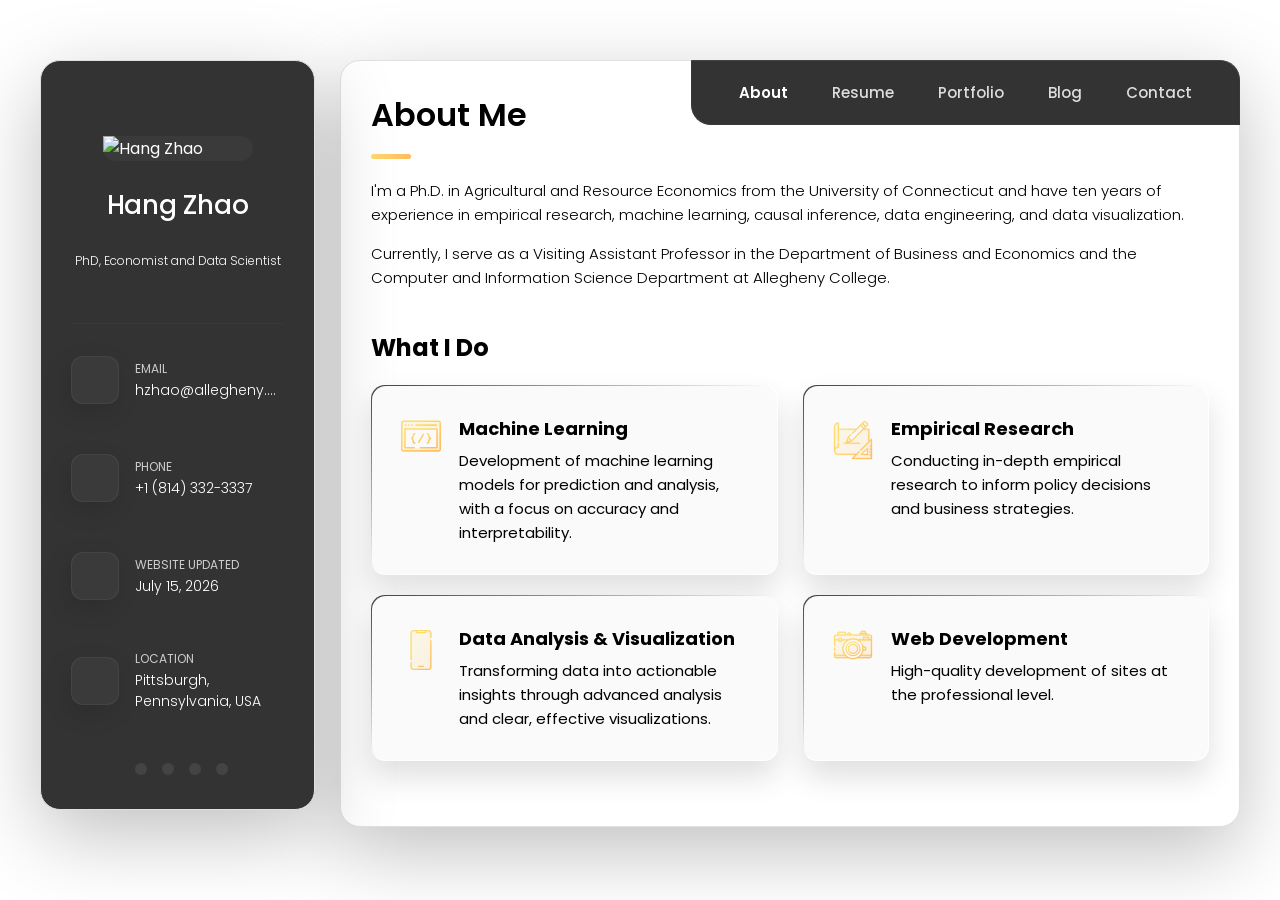
==== index.html @ 175157ab "add office hours" ====
<!DOCTYPE html>
<html lang="en">

<head>
  <meta charset="UTF-8">
  <meta http-equiv="X-UA-Compatible" content="IE=edge">
  <meta name="viewport" content="width=device-width, initial-scale=1.0">
  <title>Hang's Portfolio</title>

  <!--
    - favicon
  -->
  <link rel="shortcut icon" href="./assets/images/logo.ico" type="image/x-icon">

  <!--
    - custom css link
  -->
  <link rel="stylesheet" href="./assets/css/style.css">

  <!--
    - google font link
  -->
  <link rel="preconnect" href="https://fonts.googleapis.com">
  <link rel="preconnect" href="https://fonts.gstatic.com" crossorigin>
  <link href="https://fonts.googleapis.com/css2?family=Poppins:wght@300;400;500;600&display=swap" rel="stylesheet">
</head>

<body>

  <!--
    - #MAIN
  -->

  <main>

    <!--
      - #SIDEBAR
    -->

    <aside class="sidebar" data-sidebar>

      <div class="sidebar-info">

        <figure class="avatar-box">
          <img src="./assets/images/hangzhao.jpg" alt="Hang Zhao" width="80">
        </figure>

        <div class="info-content">
          <h1 class="name" title="Hang Zhao">Hang Zhao</h1>

          <p class="title">PhD, Economist and Data Scientist</p>
        </div>

        <button class="info_more-btn" data-sidebar-btn>
          <span>Show Contacts</span>

          <ion-icon name="chevron-down"></ion-icon>
        </button>

      </div>

      <div class="sidebar-info_more">

        <div class="separator"></div>

        <ul class="contacts-list">

          <li class="contact-item">

            <div class="icon-box">
              <ion-icon name="mail-outline"></ion-icon>
            </div>

            <div class="contact-info">
              <p class="contact-title">Email</p>

              <a href="mailto:hzhao@allegheny.edu" class="contact-link">hzhao@allegheny.edu</a>
            </div>

          </li>

          <li class="contact-item">

            <div class="icon-box">
              <ion-icon name="phone-portrait-outline"></ion-icon>
            </div>

            <div class="contact-info">
              <p class="contact-title">Phone</p>

              <a href="tel:+12133522795" class="contact-link">+1 (814) 332-3337</a>
            </div>

          </li>

          <li class="contact-item">

            <div class="icon-box">
              <ion-icon name="calendar-outline"></ion-icon>
            </div>

            <div class="contact-info">
              <p class="contact-title">Website Updated</p>

              <time datetime="2024-12-17">July 15, 2026</time>
            </div>

          </li>

          <li class="contact-item">

            <div class="icon-box">
              <ion-icon name="location-outline"></ion-icon>
            </div>

            <div class="contact-info">
              <p class="contact-title">Location</p>

              <address>Pittsburgh, Pennsylvania, USA</address>
            </div>

          </li>

        </ul>

        <div class="separator"></div>

        <ul class="social-list">

          <li class="social-item">
            <a href="https://www.linkedin.com/in/hangzhao001" class="social-link" target="_blank" rel="noopener noreferrer">
              <ion-icon name="logo-linkedin"></ion-icon>
            </a>
          </li>

          <li class="social-item">
            <a href="#" class="social-link">
              <ion-icon name="logo-facebook"></ion-icon>
            </a>
          </li>

          <li class="social-item">
            <a href="#" class="social-link">
              <ion-icon name="logo-twitter"></ion-icon>
            </a>
          </li>

          <li class="social-item">
            <a href="#" class="social-link">
              <ion-icon name="logo-instagram"></ion-icon>
            </a>
          </li>

        </ul>

      </div>

    </aside>





    <!--
      - #main-content
    -->

    <div class="main-content">

      <!--
        - #NAVBAR
      -->

      <nav class="navbar">

        <ul class="navbar-list">

          <li class="navbar-item">
            <button class="navbar-link  active" data-nav-link>About</button>
          </li>

          <li class="navbar-item">
            <button class="navbar-link" data-nav-link>Resume</button>
          </li>

          <li class="navbar-item">
            <button class="navbar-link" data-nav-link>Portfolio</button>
          </li>

          <li class="navbar-item">
            <button class="navbar-link" data-nav-link>Blog</button>
          </li>

          <li class="navbar-item">
            <button class="navbar-link" data-nav-link>Contact</button>
          </li>

        </ul>

      </nav>





      <!--
        - #ABOUT
      -->

      <article class="about  active" data-page="about">

        <header>
          <h2 class="h2 article-title">About me</h2>
        </header>

        <section class="about-text">
            <p>
                I'm a Ph.D. in Agricultural and Resource Economics from the University of Connecticut and 
                have ten years of experience in empirical research, machine learning, causal inference, data engineering, and data visualization.  
              </p>
              <p>Currently, I serve as a Visiting Assistant Professor in the Department of Business and Economics and the Computer and Information Science Department at Allegheny College.   
              </p>
        </section>


        <!--
          - service
        -->
        <section class="service">
            <h3 class="h3 service-title">What I Do</h3>
            <ul class="service-list">
  
              <li class="service-item">
                <div class="service-icon-box">
                  <img src="./assets/images/icon-dev.svg" alt="Web development icon" width="40">
                </div>
                <div class="service-content-box">
                  <h4 class="h4 service-item-title">Machine Learning</h4>
                  <p class="service-item-text">
                    Development of machine learning models for prediction and analysis, with a focus on accuracy and interpretability.
                  </p>
                </div>
              </li>

              <li class="service-item">
                <div class="service-icon-box">
                  <img src="./assets/images/icon-design.svg" alt="Research icon" width="40">
                </div>
                <div class="service-content-box">
                  <h4 class="h4 service-item-title">Empirical Research</h4>
                  <p class="service-item-text">
                    Conducting in-depth empirical research to inform policy decisions and business strategies.
                  </p>
                </div>
              </li>
  
              <li class="service-item">
                <div class="service-icon-box">
                  <img src="./assets/images/icon-app.svg" alt="Data analysis icon" width="40">
                </div>
                <div class="service-content-box">
                  <h4 class="h4 service-item-title">Data Analysis & Visualization</h4>
                  <p class="service-item-text">
                    Transforming data into actionable insights through advanced analysis and clear, effective visualizations.
                  </p>
                </div>
              </li>
  
              <li class="service-item">

                <div class="service-icon-box">
                  <img src="./assets/images/icon-photo.svg" alt="Web development icon" width="40">
                </div>
  
                <div class="service-content-box">
                  <h4 class="h4 service-item-title">Web development</h4>
  
                  <p class="service-item-text">
                    High-quality development of sites at the professional level.
                  </p>
                </div>
  
              </li>
  
            </ul>
          </section>

        <!--
          - testimonials
        -->
<!-- 
        <section class="testimonials">

          <h3 class="h3 testimonials-title">Testimonials</h3>

          <ul class="testimonials-list has-scrollbar">

            <li class="testimonials-item">
              <div class="content-card" data-testimonials-item>

                <figure class="testimonials-avatar-box">
                  <img src="./assets/images/avatar-1.png" alt="Daniel lewis" width="60" data-testimonials-avatar>
                </figure>

                <h4 class="h4 testimonials-item-title" data-testimonials-title>Daniel lewis</h4>

                <div class="testimonials-text" data-testimonials-text>
                  <p>
                    Richard was hired to create a corporate identity. We were very pleased with the work done. She has a
                    lot of experience
                    and is very concerned about the needs of client. Lorem ipsum dolor sit amet, ullamcous cididt
                    consectetur adipiscing
                    elit, seds do et eiusmod tempor incididunt ut laborels dolore magnarels alia.
                  </p>
                </div>

              </div>
            </li>

            <li class="testimonials-item">
              <div class="content-card" data-testimonials-item>

                <figure class="testimonials-avatar-box">
                  <img src="./assets/images/avatar-2.png" alt="Jessica miller" width="60" data-testimonials-avatar>
                </figure>

                <h4 class="h4 testimonials-item-title" data-testimonials-title>Jessica miller</h4>

                <div class="testimonials-text" data-testimonials-text>
                  <p>
                    Richard was hired to create a corporate identity. We were very pleased with the work done. She has a
                    lot of experience
                    and is very concerned about the needs of client. Lorem ipsum dolor sit amet, ullamcous cididt
                    consectetur adipiscing
                    elit, seds do et eiusmod tempor incididunt ut laborels dolore magnarels alia.
                  </p>
                </div>

              </div>
            </li>

            <li class="testimonials-item">
              <div class="content-card" data-testimonials-item>

                <figure class="testimonials-avatar-box">
                  <img src="./assets/images/avatar-3.png" alt="Emily evans" width="60" data-testimonials-avatar>
                </figure>

                <h4 class="h4 testimonials-item-title" data-testimonials-title>Emily evans</h4>

                <div class="testimonials-text" data-testimonials-text>
                  <p>
                    Richard was hired to create a corporate identity. We were very pleased with the work done. She has a
                    lot of experience
                    and is very concerned about the needs of client. Lorem ipsum dolor sit amet, ullamcous cididt
                    consectetur adipiscing
                    elit, seds do et eiusmod tempor incididunt ut laborels dolore magnarels alia.
                  </p>
                </div>

              </div>
            </li>

            <li class="testimonials-item">
              <div class="content-card" data-testimonials-item>

                <figure class="testimonials-avatar-box">
                  <img src="./assets/images/avatar-4.png" alt="Henry william" width="60" data-testimonials-avatar>
                </figure>

                <h4 class="h4 testimonials-item-title" data-testimonials-title>Henry william</h4>

                <div class="testimonials-text" data-testimonials-text>
                  <p>
                    Richard was hired to create a corporate identity. We were very pleased with the work done. She has a
                    lot of experience
                    and is very concerned about the needs of client. Lorem ipsum dolor sit amet, ullamcous cididt
                    consectetur adipiscing
                    elit, seds do et eiusmod tempor incididunt ut laborels dolore magnarels alia.
                  </p>
                </div>

              </div>
            </li>

          </ul>

        </section> -->


        <!--
          - testimonials modal
        -->

        <div class="modal-container" data-modal-container>

          <div class="overlay" data-overlay></div>

          <section class="testimonials-modal">

            <button class="modal-close-btn" data-modal-close-btn>
              <ion-icon name="close-outline"></ion-icon>
            </button>

            <div class="modal-img-wrapper">
              <figure class="modal-avatar-box">
                <img src="./assets/images/avatar-1.png" alt="Daniel lewis" width="80" data-modal-img>
              </figure>

              <img src="./assets/images/icon-quote.svg" alt="quote icon">
            </div>

            <div class="modal-content">

              <h4 class="h3 modal-title" data-modal-title>Daniel lewis</h4>

              <time datetime="2021-06-14">14 June, 2021</time>

              <div data-modal-text>
                <p>
                  Richard was hired to create a corporate identity. We were very pleased with the work done. She has a
                  lot of experience
                  and is very concerned about the needs of client. Lorem ipsum dolor sit amet, ullamcous cididt
                  consectetur adipiscing
                  elit, seds do et eiusmod tempor incididunt ut laborels dolore magnarels alia.
                </p>
              </div>

            </div>

          </section>

        </div>

      </article>





      <!--
        - #RESUME
      -->

      <article class="resume" data-page="resume">

        <header>
          <h2 class="h2 article-title">Resume</h2>
        </header>

        <section class="timeline">

          <div class="title-wrapper">
            <div class="icon-box">
              <ion-icon name="book-outline"></ion-icon>
            </div>

            <h3 class="h3">Education</h3>
          </div>

          <ol class="timeline-list">
            <li class="timeline-item">
              <h4 class="h4 timeline-item-title">University of Connecticut</h4>
              <span>Sep. 2019 — July 2023</span>
              <p class="timeline-text">Ph.D., Agricultural and Resource Economics</p>
            </li>
            <li class="timeline-item">
              <h4 class="h4 timeline-item-title">Boston University</h4>
              <span>Sep. 2014 — May 2016</span>
              <p class="timeline-text">Master of Science, Actuarial Science</p>
            </li>
            <li class="timeline-item">
              <h4 class="h4 timeline-item-title">University of Colorado</h4>
              <span>Sep. 2010 — May 2014</span>
              <p class="timeline-text">Bachelor of Arts, Economics Major, Math Minor</p>
            </li>
          </ol>
        </section>

        <section class="timeline">
          <div class="title-wrapper">
            <div class="icon-box">
              <ion-icon name="briefcase-outline"></ion-icon>
            </div>
            <h3 class="h3">Academic Positions</h3>
          </div>

          <ol class="timeline-list">
            <li class="timeline-item">
              <h4 class="h4 timeline-item-title">Visiting Assistant Professor</h4>
              <!-- <h5 class="h5 timeline-item-title">Department of Computer and Information Science</h5>          
              <h5 class="h5 timeline-item-title">Department of Business and Economics</h5>
              <h5 class="h5 timeline-item-title">Institutional Effectiveness</h5> -->
              <span>2023 — Present</span>
              <p class="timeline-text">Department of Business and Economics</p>
              <p class="timeline-text">Department of Computer and Information Science</p>
              <p class="timeline-text">Institutional Effectiveness</p>
              <p class="timeline-text">Allegheny College, Meadville, PA</p>
            </li>
            <li class="timeline-item">
              <h4 class="h4 timeline-item-title">Graduate Research Assistant</h4>
              <span>2019 — 2023</span>
              <p class="timeline-text">Department of Agricultural and Resource Economics, University of Connecticut, Storrs, CT</p>
            </li>
            <li class="timeline-item"></li>
              <h4 class="h4 timeline-item-title">Teaching Fellow</h4>
              <span>2015 — 2016</span>
              <p class="timeline-text">Department of Mathematics and Statistics, Boston University, Boston, MA</p>
            </li>            
        </section>

        <section class="skill">

          <h3 class="h3 skills-title">My skills</h3>

          <ul class="skills-list content-card">

            <li class="skills-item">

              <div class="title-wrapper">
                <h5 class="h5">Python</h5>
                <data value="80">80%</data>
              </div>

              <div class="skill-progress-bg">
                <div class="skill-progress-fill" style="width: 80%;"></div>
              </div>

            </li>

            <li class="skills-item">

              <div class="title-wrapper">
                <h5 class="h5">Web Development</h5>
                <data value="50">50%</data>
              </div>

              <div class="skill-progress-bg">
                <div class="skill-progress-fill" style="width: 50%;"></div>
              </div>

            </li>

            <li class="skills-item">

              <div class="title-wrapper">
                <h5 class="h5">Machine Learning Techniques</h5>
                <data value="90">90%</data>
              </div>

              <div class="skill-progress-bg">
                <div class="skill-progress-fill" style="width: 90%;"></div>
              </div>

            </li>

            <li class="skills-item">

              <div class="title-wrapper">
                <h5 class="h5">Causal Inference Methods</h5>
                <data value="90">90%</data>
              </div>

              <div class="skill-progress-bg">
                <div class="skill-progress-fill" style="width: 90%;"></div>
              </div>

            </li>

          </ul>

        </section>

      </article>

        <!--
        - #Research PORTFOLIO
        -->

        <article class="portfolio" data-page="portfolio">

            <header>
            <h2 class="h2 article-title">Portfolio</h2>
            </header>
        
            <section class="projects">
        
            <ul class="filter-list">
        
                <li class="filter-item">
                <button class="active" data-filter-btn>All</button>
                </li>
        
                <li class="filter-item">
                <button data-filter-btn>Research</button>
                </li>
        
                <li class="filter-item">
                <button data-filter-btn>Teaching</button>
                </li>
        
                <li class="filter-item">
                <button data-filter-btn>Applications</button>
                </li>
        
            </ul>
        
            <div class="filter-select-box">
        
                <button class="filter-select" data-select>
        
                <div class="select-value" data-selecct-value>Select category</div>
        
                <div class="select-icon">
                    <ion-icon name="chevron-down"></ion-icon>
                </div>
        
                </button>
        
                <ul class="select-list">
        
                <li class="select-item">
                    <button data-select-item>All</button>
                </li>
        
                <li class="select-item">
                    <button data-select-item>Research</button>
                </li>
        
                <li class="select-item">
                    <button data-select-item>Teaching</button>
                </li>
        
                <li class="select-item">
                    <button data-select-item>Applications</button>
                </li>
        
                </ul>
        
            </div>
        
            <ul class="project-list">
        
                <!-- Research Section -->
                <li class="project-item active" data-filter-item data-category="research">
                <a href="#">
                    <figure class="project-img">
                    <div class="project-item-icon-box">
                        <ion-icon name="eye-outline"></ion-icon>
                    </div>
                    <img src="./assets/images/research-1.jpg" alt="Food Security and Health Outcomes" loading="lazy">
                    </figure>
                    <h3 class="project-title">Peer-Reviewed Publications</h3>
                    <p class="project-category">
                    • Zhao H, Andreyeva T, Sun X. Food Security and Health Outcomes following Gray Divorce. Nutrients. 2024 Feb 24;16(5):633.<br>
                    </p>
                </a>
                </li>

                <li class="project-item active" data-filter-item data-category="research">
                    <a href="#">
                        <figure class="project-img">
                        <div class="project-item-icon-box">
                            <ion-icon name="eye-outline"></ion-icon>
                        </div>
                        <img src="./assets/images/research-5.jpg" alt="Food Security and Health Outcomes" loading="lazy">
                        </figure>
                        <h3 class="project-title">Peer-Reviewed Publications</h3>
                        <p class="project-category">
                        • Zhao H, Andreyeva T. Diet Quality and Health in Older Americans. Nutrients. 2022 Mar 11;14(6):1198.
                        </p>
                    </a>
                </li>
        
                <li class="project-item active" data-filter-item data-category="research">
                <a href="#">
                    <figure class="project-img">
                    <div class="project-item-icon-box">
                        <ion-icon name="eye-outline"></ion-icon>
                    </div>
                    <img src="./assets/images/research-oxycontin.png" alt="Papers Under Review" loading="lazy">
                    </figure>
        
                    <h3 class="project-title">Papers Under Review or In Preparation</h3>
                    <p class="project-category">
                    • Zhao H., Sun X., “OxyContin Reformulation and Drug Related Arrests Rate/Property-Related Crimes.”<br>
                    </p>
                </a>
                </li>

                <li class="project-item active" data-filter-item data-category="research">
                  <a href="#">
                      <figure class="project-img">
                      <div class="project-item-icon-box">
                          <ion-icon name="eye-outline"></ion-icon>
                      </div>
                      <img src="./assets/images/research-abl.png" alt="Papers Under Review" loading="lazy">
                      </figure>
          
                      <h3 class="project-title">Papers Under Review or In Preparation</h3>
                      <p class="project-category">
                      • Sun, X., Zhao H. “The Impact of Anti-Bullying Laws on Children's Behavioral Skills.”<br>
                      </p>
                  </a>
                </li>

                <li class="project-item active" data-filter-item data-category="research">
                  <a href="#">
                      <figure class="project-img">
                      <div class="project-item-icon-box">
                          <ion-icon name="eye-outline"></ion-icon>
                      </div>
                      <img src="./assets/images/research-2.png" alt="Papers Under Review" loading="lazy">
                      </figure>
          
                      <h3 class="project-title">Papers Under Review or In Preparation</h3>
                      <p class="project-category">
                      • Zhao H., “Predictive Analytics in Education: An Analysis of Machine Learning Techniques for Student Retention Management in Liberal Arts Colleges in the Age of AI.”<br>
                      </p>
                  </a>
                  </li>                

                  <li class="project-item active" data-filter-item data-category="research">
                    <a href="#">
                        <figure class="project-img">
                        <div class="project-item-icon-box">
                            <ion-icon name="eye-outline"></ion-icon>
                        </div>
                        <img src="./assets/images/research-2.png" alt="Papers Under Review" loading="lazy">
                        </figure>
            
                        <h3 class="project-title">Papers Under Review or In Preparation</h3>
                        <p class="project-category">
                        • Zhao H., “Comprehensive Analysis of Peer Institutions via Unsupervised Learning: A Case Study of Allegheny College”<br>
                        </p>
                    </a>
                    </li>

                  <li class="project-item active" data-filter-item data-category="research">
                    <a href="#">
                        <figure class="project-img">
                        <div class="project-item-icon-box">
                            <ion-icon name="eye-outline"></ion-icon>
                        </div>
                        <img src="./assets/images/research-working.png" alt="Papers Under Review" loading="lazy">
                        </figure>
            
                        <h3 class="project-title">Papers Under Review or In Preparation</h3>
                        <p class="project-category">
                        • Zhao H., “Generative AI and Academic Performance: Early Evidence from the Adoption of ChatGPT in Higher Education.”<br>
                        </p>
                    </a>
                  </li>

                <li class="project-item active" data-filter-item data-category="research">
                <a href="#">
                    <figure class="project-img">
                    <div class="project-item-icon-box">
                        <ion-icon name="eye-outline"></ion-icon>
                    </div>
                    <img src="./assets/images/research-3.jpg" alt="Media Coverage" loading="lazy">
                    </figure>
        
                    <h3 class="project-title">Media Coverage</h3>
                    <p class="project-category">
                    • Gray Divorce Puts Women at Greater Risk of Food Insecurity, UConn Today, June 2024.<br>
                    </p>
                    <p class="project-category">
                    <a href="https://today.uconn.edu/2024/06/gray-divorce-puts-women-at-greater-risk-of-food-insecurity/" target="_blank">Read more</a>
                    </p>
                </a>
                </li>              

                <li class="project-item active" data-filter-item data-category="research">
                <a href="#">
                    <figure class="project-img">
                    <div class="project-item-icon-box">
                        <ion-icon name="eye-outline"></ion-icon>
                    </div>
                    <img src="./assets/images/research-4.jpg" alt="Research Grants Experience" loading="lazy">
                    </figure>
        
                    <h3 class="project-title">Research Grants Experience</h3>
                    <p class="project-category">
                    USDA, National Institute of Food and Agriculture (NIFA), Storrs Agricultural Experiment Station. Predictors and Consequences of Food Insecurity among Older Americans. 10/01/2019-09/30/2022. Principal Investigator: Tatiana Andreyeva. $60,000. Role: Graduate Assistant.
                    </p>
                </a>
                </li>
        
                <!-- Teaching Section -->
                <li class="project-item active" data-filter-item data-category="teaching">
                  <figure class="project-img">
                    <div class="project-item-icon-box">
                      <ion-icon name="eye-outline"></ion-icon>
                    </div>
                    <img src="./assets/images/teaching-1.jpg" alt="Document Engineering" loading="lazy">
                  </figure>
                  <h3 class="project-title">Document Engineering</h3>
                  <p class="project-category">
                    <a href="https://github.com/allegheny-college-cmpsc-104-Fall-2024/classDocs" target="_blank" rel="noopener noreferrer">
                      Syllabus
                    </a>
                  </p>

                </li>
        
                <li class="project-item active" data-filter-item data-category="teaching">
                  <figure class="project-img">
                    <div class="project-item-icon-box">
                      <ion-icon name="eye-outline"></ion-icon>
                    </div>
                    <img src="./assets/images/teaching-2.jpg" alt="Precalculus" loading="lazy">
                  </figure>
                  <h3 class="project-title">Precalculus</h3>
                  <p class="project-category">
                    <a href="https://drive.google.com/file/d/1KhwE2rWIis2XzSNQFuXo6yQNxv-99x3F/view?usp=sharing" target="_blank" rel="noopener noreferrer">
                      Syllabus
                    </a>
                  </p>
                </li>
        
                <li class="project-item active" data-filter-item data-category="teaching">
                  <figure class="project-img">
                    <div class="project-item-icon-box">
                      <ion-icon name="eye-outline"></ion-icon>
                    </div>
                    <img src="./assets/images/teaching-3.jpg" alt="Economic Statistics" loading="lazy">
                  </figure>
                  <h3 class="project-title">Economic Statistics</h3>
                  <p class="project-category">
                    <a href="https://drive.google.com/file/d/1NsiCtGR-JJ2Vra3q_qrleomF8jqxtcfX/view?usp=sharing" target="_blank" rel="noopener noreferrer">
                      Syllabus
                    </a>
                  </p>
                </li>

                <li class="project-item active" data-filter-item data-category="teaching">
                  <figure class="project-img">
                    <div class="project-item-icon-box">
                      <ion-icon name="eye-outline"></ion-icon>
                    </div>
                    <img src="./assets/images/teaching-micro.png" alt="Introduction to Microeconomics" loading="lazy">
                  </figure>
                  <h3 class="project-title">Introduction to Microeconomics</h3>
                  <p class="project-category">
                    <a href="https://drive.google.com/file/d/1e7uk1dBNtqPPxxhf9JRje82NmsdlAxd5/view?usp=sharing" target="_blank" rel="noopener noreferrer">
                      Syllabus
                    </a>
                  </p>
                </li>

                <li class="project-item active" data-filter-item data-category="teaching">
                  <figure class="project-img">
                    <div class="project-item-icon-box">
                      <ion-icon name="eye-outline"></ion-icon>
                    </div>
                    <img src="./assets/images/teaching-discreteS.png" alt="Discrete Structures" loading="lazy">
                  </figure>
                  <h3 class="project-title">Discrete Structures</h3>
                  <p class="project-category">
                    <a href="https://github.com/allegheny-college-cmpsc-102-spring-2026/classDocs" target="_blank" rel="noopener noreferrer">
                      Syllabus
                    </a>
                  </p>
                </li>                

                <li class="project-item active" data-filter-item data-category="teaching">
                  <figure class="project-img">
                    <div class="project-item-icon-box">
                      <ion-icon name="eye-outline"></ion-icon>
                    </div>
                    <img src="./assets/images/teaching-datae.png" alt="Data Exploration" loading="lazy">
                  </figure>
                  <h3 class="project-title">Data Exploration</h3>
                  <p class="project-category">
                    <a href="https://github.com/allegheny-college-cmpsc-105-spring-2026/classDocs" target="_blank" rel="noopener noreferrer">
                      Syllabus
                    </a>
                  </p>
                </li>

                <!-- Applications Section -->
                <li class="project-item active" data-filter-item data-category="applications">
                <a href="#">
                    <figure class="project-img">
                    <div class="project-item-icon-box">
                        <ion-icon name="eye-outline"></ion-icon>
                    </div>
                    <img src="./assets/images/app-ml.png" alt="Retention Prediction App" loading="lazy">
                    </figure>
        
                    <h3 class="project-title">Retention Prediction App</h3>
                    <p class="project-category">Machine Learning Model</p>
                </a>
                </li>
        
                <li class="project-item active" data-filter-item data-category="applications">
                <a href="#">
                    <figure class="project-img">
                    <div class="project-item-icon-box">
                        <ion-icon name="eye-outline"></ion-icon>
                    </div>
                    <img src="./assets/images/app-2.jpg" alt="Peer Institutions" loading="lazy">
                    </figure>
        
                    <h3 class="project-title">Peer Institutions</h3>
                    <p class="project-category">Unsupervised ML Model</p>
                </a>
                </li>
        
                <li class="project-item active" data-filter-item data-category="applications">
                <a href="#">
                    <figure class="project-img">
                    <div class="project-item-icon-box">
                        <ion-icon name="eye-outline"></ion-icon>
                    </div>
                    <img src="./assets/images/app-3.jpg" alt="Content-Based Recommendation System" loading="lazy">
                    </figure>
        
                    <h3 class="project-title">Content-Based Recommendation System</h3>
                    <p class="project-category">Application</p>
                </a>
                </li>
        
            </ul>
        
            </section>
        
        </article>

      <!--
        - #BLOG
      -->

      <article class="blog" data-page="blog">

        <header>
          <h2 class="h2 article-title">Blog</h2>
        </header>

        <section class="blog-posts">

          <ul class="blog-posts-list">

            <!-- Research Code Showcase -->
            <li class="blog-post-item">
                <a href="./blog/stata-demo.html">

                    <figure class="blog-banner-box">
                        <img
                        src="./assets/images/stata.png"
                        alt="Research Code Showcase"
                        loading="lazy">
                    </figure>

                    <div class="blog-content">

                        <div class="blog-meta">

                            <p class="blog-category">
                                Research Methods
                            </p>

                            <span class="dot"></span>

                            <time datetime="2026">
                                Stata
                            </time>

                        </div>

                        <h3 class="h3 blog-item-title">
                            Research Code Showcase
                        </h3>

                        <p class="blog-text">
                            Difference-in-Differences, Propensity Score Matching,
                            and Event Study examples in Stata.
                        </p>

                    </div>

                </a>
            </li>

            <!-- Python ML Demo -->
            <li class="blog-post-item">
            <a href="./blog/python-ml-demo.html">
            <figure class="blog-banner-box">
            <img
            src="./assets/images/retention.png"
            alt="Python and Machine Learning"
            loading="lazy">
            </figure>

            <div class="blog-content">
            <div class="blog-meta">
            <p class="blog-category">
            Machine Learning
            </p>
            <span class="dot"></span>
            <time datetime="2026-07-18">
            July 2026
            </time>
            </div>

            <h3 class="h3 blog-item-title">
            Python & Machine Learning for Student Retention
            </h3>

            <p class="blog-text">
            A demonstration of predictive analytics workflows
            including feature engineering, student retention
            prediction, machine learning models, and model
            interpretability using Python.
            </p>
            </div>
            </a>
            </li>

            <!-- Stata Cheatsheet -->
            <li class="blog-post-item">

              <a href="./blog/stata-cheatsheets.html">

                <figure class="blog-banner-box">
                  <img
                    src="./assets/images/statacheatsheet.png"
                    alt="Stata Cheat Sheets"
                    loading="lazy">
                </figure>

                <div class="blog-content">

                  <div class="blog-meta">
                    <p class="blog-category">
                      Teaching Resources
                    </p>

                    <span class="dot"></span>

                    <time datetime="2026-07-18">
                      July 2026
                    </time>
                  </div>

                  <h3 class="h3 blog-item-title">
                    Stata Cheat Sheets
                  </h3>

                  <p class="blog-text">
                    A collection of Stata quick-reference guides covering
                    data analysis, programming, data processing, data
                    transformation, and visualization techniques for
                    students and researchers.
                  </p>

                </div>

              </a>

            </li>

            <!-- Team Quigley -->
            <li class="blog-post-item">
              <a href="./blog/team-quigley.html">
                <figure class="blog-banner-box">
                  <img
                    src="./assets/images/quigley.jpeg"
                    alt="Team Quigley at Allegheny College"
                    loading="lazy">
                </figure>
                <div class="blog-content">
                  <div class="blog-meta">
                    <p class="blog-category">Allegheny College</p>
                    <span class="dot"></span>
                    <time datetime="2025">2025</time>
                  </div>
                  <h3 class="h3 blog-item-title">Team Quigley</h3>
                  <p class="blog-text">
                    Photo added in 2025.
                  </p>
                </div>
              </a>
            </li>

            <li class="blog-post-item">
              <a href="#">

                <figure class="blog-banner-box">
                  <img src="./assets/images/alden_ver.jpg" alt="Team Allegheny CIS" loading="lazy">
                </figure>

                <div class="blog-content">

                  <div class="blog-meta">
                    <p class="blog-category">Allegheny College</p>

                    <span class="dot"></span>

                    <time datetime="2022-02-23">CIS</time>
                  </div>

                  <h3 class="h3 blog-item-title">Team Alden</h3>

                </div>

              </a>
            </li>

            <li class="blog-post-item"></li>
              <a href="#">

                <figure class="blog-banner-box">
                  <img src="./assets/images/blog-1.jpg" alt="2024 Blue & Gold Weekend" loading="lazy">
                </figure>

                <div class="blog-content">

                  <div class="blog-meta">
                    <p class="blog-category">Event</p>

                    <span class="dot"></span>

                    <time datetime="2022-02-23">Sep. 20, 2024</time>
                  </div>

                  <h3 class="h3 blog-item-title">2024 Blue & Gold Weekend</h3>

                  <p class="blog-text">
                    Allegheny’s Blue & Gold Weekend.
                  </p>

                </div>

              </a>
            </li>

        </section>

      </article>





      <!--
        - #CONTACT
      -->

      <article class="contact" data-page="contact">

        <header>
          <h2 class="h2 article-title">Location</h2>
        </header>

        <!-- Contact Info -->
        <section class="contacts-list">

          <div class="contact-item">
            <div class="icon-box">
              <ion-icon name="mail-outline"></ion-icon>
            </div>

            <div class="contact-info">
              <p class="contact-title">Email</p>
              <a href="mailto:hzhao@allegheny.edu" class="contact-link">
                hzhao@allegheny.edu
              </a>
            </div>
          </div>

          <div class="contact-item">
            <div class="icon-box">
              <ion-icon name="business-outline"></ion-icon>
            </div>

            <div class="contact-info">
              <p class="contact-title">Office</p>
              <address>
                Allegheny College, Quigley-208<br>
              </address>
            </div>
          </div>

            <!-- Office Hours -->
          <div class="contact-item">
            <div class="icon-box">
              <ion-icon name="time-outline"></ion-icon>
            </div>
            <div class="contact-info">
              <p class="contact-title">Office Hours</p>
              <a href="https://calendar.app.google/PD6Ku9PSCZ716K5D7"
                class="contact-link"
                target="_blank"
                rel="noopener noreferrer">
                Schedule an Appointment
              </a>
            </div>
          </div>

        </section>

        <section class="mapbox" data-mapbox>
          <figure>
            <iframe
            src="https://www.google.com/maps/embed?pb=!1m18!1m12!1m3!1d3024.273570505156!2d-80.15232088459457!3d41.64144317924168!2m3!1f0!2f0!3f0!3m2!1i1024!2i768!4f13.1!3m3!1m2!1s0x883343b0d57e4b67%3A0x47d69b2bfa4a5659!2sMeadville%2C%20PA%2C%20USA!5e0!3m2!1sen!2sbd!4v1692813528286!5m2!1sen!2sbd"
            width="400" height="300" loading="lazy">
            </iframe>
        </section>

        <!-- <section class="contact-form">

          <h3 class="h3 form-title">Contact Form</h3>

          <form action="#" class="form" data-form>

            <div class="input-wrapper">
              <input type="text" name="fullname" class="form-input" placeholder="Full name" required data-form-input>

              <input type="email" name="email" class="form-input" placeholder="Email address" required data-form-input>
            </div>

            <textarea name="message" class="form-input" placeholder="Your Message" required data-form-input></textarea>

            <button class="form-btn" type="submit" disabled data-form-btn>
              <ion-icon name="paper-plane"></ion-icon>
              <span>Send Message</span>
            </button>

          </form>

        </section> -->

      </article>

    </div>

  </main>






  <!--
    - custom js link
  -->
  <script src="./assets/js/script.js"></script>

  <!--
    - ionicon link
  -->
  <script type="module" src="https://unpkg.com/ionicons@5.5.2/dist/ionicons/ionicons.esm.js"></script>
  <script nomodule src="https://unpkg.com/ionicons@5.5.2/dist/ionicons/ionicons.js"></script>

</body>

</html>
---- assets/css/style.css ----
/*-----------------------------------*\
  #style.css
\*-----------------------------------*/

/*-----------------------------------*\
  #CUSTOM PROPERTY
\*-----------------------------------*/

:root {

  /**
   * colors
   */

  /* gradient */

  --bg-gradient-onyx: linear-gradient(
    to bottom right, 
    hsl(240, 1%, 25%) 3%, 
    hsl(0, 0%, 19%) 97%
  );
  --bg-gradient-jet: linear-gradient(
    to bottom right, 
    hsla(240, 1%, 18%, 0.251) 0%, 
    hsla(240, 2%, 11%, 0) 100%
  ), hsl(240, 2%, 13%);
  --bg-gradient-yellow-1: linear-gradient(
    to bottom right, 
    hsl(45, 100%, 71%) 0%, 
    hsla(36, 100%, 69%, 0) 50%
  );
  --bg-gradient-yellow-2: linear-gradient(
    135deg, 
    hsla(45, 100%, 71%, 0.251) 0%, 
    hsla(35, 100%, 68%, 0) 59.86%
  ), hsl(240, 2%, 13%);
  --border-gradient-onyx: linear-gradient(
    to bottom right, 
    hsl(0, 0%, 25%) 0%, 
    hsla(0, 0%, 25%, 0) 50%
  );
  --text-gradient-yellow: linear-gradient(
    to right, 
    hsl(45, 100%, 72%), 
    hsl(35, 100%, 68%)
  );

  /* solid */

  --jet: hsl(0, 0%, 22%);
  --onyx: hsl(240, 1%, 17%);
  --eerie-black-1: hsl(240, 2%, 13%);
  --eerie-black-2: hsl(240, 2%, 12%);
  --smoky-black: hsl(0, 0%, 7%);
  --white-1: hsl(0, 0%, 100%);
  --white-2: hsl(0, 0%, 98%);
  --orange-yellow-crayola: hsl(45, 100%, 72%);
  --vegas-gold: hsl(45, 54%, 58%);
  --light-gray: hsl(0, 0%, 84%);
  --light-gray-70: hsla(0, 0%, 84%, 0.7);
  --bittersweet-shimmer: hsl(0, 43%, 51%);

  /**
   * typography
   */

  /* font-family */
  --ff-poppins: 'Poppins', sans-serif;

  /* font-size */
  --fs-1: 24px;
  --fs-2: 18px;
  --fs-3: 17px;
  --fs-4: 16px;
  --fs-5: 15px;
  --fs-6: 14px;
  --fs-7: 13px;
  --fs-8: 11px;

  /* font-weight */
  --fw-300: 300;
  --fw-400: 400;
  --fw-500: 500;
  --fw-600: 600;

  /**
   * shadow
   */
  
  --shadow-1: -4px 8px 24px hsla(0, 0%, 0%, 0.25);
  --shadow-2: 0 16px 30px hsla(0, 0%, 0%, 0.25);
  --shadow-3: 0 16px 40px hsla(0, 0%, 0%, 0.25);
  --shadow-4: 0 25px 50px hsla(0, 0%, 0%, 0.15);
  --shadow-5: 0 24px 80px hsla(0, 0%, 0%, 0.25);

  /**
   * transition
   */

  --transition-1: 0.25s ease;
  --transition-2: 0.5s ease-in-out;

}





/*-----------------------------------*\
  #RESET
\*-----------------------------------*/

*, *::before, *::after {
  margin: 0;
  padding: 0;
  box-sizing: border-box;
}

a { text-decoration: none; }

li { list-style: none; }

img, ion-icon, a, button, time, span { display: block; }

button {
  font: inherit;
  background: none;
  border: none;
  text-align: left;
  cursor: pointer;
}

input, textarea {
  display: block;
  width: 100%;
  background: none;
  font: inherit;
}

::selection {
  background: var(--orange-yellow-crayola);
  color: var(--smoky-black);
}

:focus { outline-color: var(--orange-yellow-crayola); }

html { font-family: var(--ff-poppins); }

body { background: var(--smoky-black); }





/*-----------------------------------*\
  #REUSED STYLE
\*-----------------------------------*/

.sidebar,
article {
  background: var(--eerie-black-2);
  border: 1px solid var(--jet);
  border-radius: 20px;
  padding: 15px;
  box-shadow: var(--shadow-1);
  z-index: 1;
}

.separator {
  width: 100%;
  height: 1px;
  background: var(--jet);
  margin: 16px 0;
}

.icon-box {
  position: relative;
  background: var(--border-gradient-onyx);
  width: 30px;
  height: 30px;
  border-radius: 8px;
  display: flex;
  justify-content: center;
  align-items: center;
  font-size: 16px;
  color: var(--orange-yellow-crayola);
  box-shadow: var(--shadow-1);
  z-index: 1;
}

.icon-box::before {
  content: "";
  position: absolute;
  inset: 1px;
  background: var(--eerie-black-1);
  border-radius: inherit;
  z-index: -1;
}

.icon-box ion-icon { --ionicon-stroke-width: 35px; }

article { display: none; }

article.active {
  display: block;
  animation: fade 0.5s ease backwards;
}

@keyframes fade {
  0% { opacity: 0; }
  100% { opacity: 1; }
}

.h2,
.h3,
.h4,
.h5 {
  color: var(--white-2);
  text-transform: capitalize;
}

.h2 { font-size: var(--fs-1); }

.h3 { font-size: var(--fs-2); }

.h4 { font-size: var(--fs-4); }

.h5 {
  font-size: var(--fs-7);
  font-weight: var(--fw-500);
}

.article-title {
  position: relative;
  padding-bottom: 7px;
}

.article-title::after {
  content: "";
  position: absolute;
  bottom: 0;
  left: 0;
  width: 30px;
  height: 3px;
  background: var(--text-gradient-yellow);
  border-radius: 3px;
}

.has-scrollbar::-webkit-scrollbar {
  width: 5px; /* for vertical scrollbar */
  height: 5px; /* for horizontal scrollbar */
}

.has-scrollbar::-webkit-scrollbar-track {
  background: var(--onyx);
  border-radius: 5px;
}

.has-scrollbar::-webkit-scrollbar-thumb {
  background: var(--orange-yellow-crayola);
  border-radius: 5px;
}

.has-scrollbar::-webkit-scrollbar-button { width: 20px; }

.content-card {
  position: relative;
  background: var(--border-gradient-onyx);
  padding: 15px;
  padding-top: 45px;
  border-radius: 14px;
  box-shadow: var(--shadow-2);
  cursor: pointer;
  z-index: 1;
}

.content-card::before {
  content: "";
  position: absolute;
  inset: 1px;
  background: var(--bg-gradient-jet);
  border-radius: inherit;
  z-index: -1;
}





/*-----------------------------------*\
  #MAIN
\*-----------------------------------*/

main {
  margin: 15px 12px;
  margin-bottom: 75px;
  min-width: 259px;
}





/*-----------------------------------*\
  #SIDEBAR
\*-----------------------------------*/

.sidebar {
  margin-bottom: 15px;
  max-height: 112px;
  overflow: hidden;
  transition: var(--transition-2);
}

.sidebar.active { max-height: 405px; }

.sidebar-info {
  position: relative;
  display: flex;
  justify-content: flex-start;
  align-items: center;
  gap: 15px;
}

.avatar-box {
  background: var(--bg-gradient-onyx);
  border-radius: 20px;
}

.info-content .name {
  color: var(--white-2);
  font-size: var(--fs-3);
  font-weight: var(--fw-500);
  letter-spacing: -0.25px;
  margin-bottom: 10px;
}

.info-content .title {
  color: var(--white-1);
  background: var(--onyx);
  font-size: var(--fs-8);
  font-weight: var(--fw-300);
  width: max-content;
  padding: 3px 12px;
  border-radius: 8px;
}

.info_more-btn {
  position: absolute;
  top: -15px;
  right: -15px;
  border-radius: 0 15px;
  font-size: 13px;
  color: var(--orange-yellow-crayola);
  background: var(--border-gradient-onyx);
  padding: 10px;
  box-shadow: var(--shadow-2);
  transition: var(--transition-1);
  z-index: 1;
}

.info_more-btn::before {
  content: "";
  position: absolute;
  inset: 1px;
  border-radius: inherit;
  background: var(--bg-gradient-jet);
  transition: var(--transition-1);
  z-index: -1;
}

.info_more-btn:hover,
.info_more-btn:focus { background: var(--bg-gradient-yellow-1); }

.info_more-btn:hover::before,
.info_more-btn:focus::before { background: var(--bg-gradient-yellow-2); }

.info_more-btn span { display: none; }

.sidebar-info_more {
  opacity: 0;
  visibility: hidden;
  transition: var(--transition-2);
}

.sidebar.active .sidebar-info_more {
  opacity: 1;
  visibility: visible;
}

.contacts-list {
  display: grid;
  grid-template-columns: 1fr;
  gap: 16px;
}

.contact-item {
  min-width: 100%;
  display: flex;
  align-items: center;
  gap: 16px;
}

.contact-info {
  max-width: calc(100% - 46px);
  width: calc(100% - 46px);
}

.contact-title {
  color: var(--light-gray-70);
  font-size: var(--fs-8);
  text-transform: uppercase;
  margin-bottom: 2px;
}

.contact-info :is(.contact-link, time, address) {
  color: var(--white-2);
  font-size: var(--fs-7);
}

.contact-info address { font-style: normal; }

.social-list {
  display: flex;
  justify-content: flex-start;
  align-items: center;
  gap: 15px;
  padding-bottom: 4px;
  padding-left: 7px;
}

.social-item .social-link {
  color: var(--light-gray-70);
  font-size: 18px;
}


.social-item .social-link:hover { color: var(--light-gray); }





/*-----------------------------------*\
  #NAVBAR
\*-----------------------------------*/

.navbar {
  position: fixed;
  bottom: 0;
  left: 0;
  width: 100%;
  background: hsla(240, 1%, 17%, 0.75);
  backdrop-filter: blur(10px);
  border: 1px solid var(--jet);
  border-radius: 12px 12px 0 0;
  box-shadow: var(--shadow-2);
  z-index: 5;
}

.navbar-list {
  display: flex;
  flex-wrap: wrap;
  justify-content: center;
  align-items: center;
  padding: 0 10px;
}

.navbar-link {
  color: var(--light-gray);
  font-size: var(--fs-8);
  padding: 20px 7px;
  transition: color var(--transition-1);
}

.navbar-link:hover,
.navbar-link:focus { color: var(--light-gray-70); }

.navbar-link.active { color: var(--orange-yellow-crayola); }





/*-----------------------------------*\
  #ABOUT
\*-----------------------------------*/

.about .article-title { margin-bottom: 15px; }

.about-text {
  color: var(--light-gray);
  font-size: var(--fs-6);
  font-weight: var(--fw-300);
  line-height: 1.6;
}

.about-text p { margin-bottom: 15px; }



/**
 * #service 
 */

.service { margin-bottom: 35px; }

.service-title { margin-bottom: 20px; }

.service-list {
  display: grid;
  grid-template-columns: 1fr;
  gap: 20px;
}

.service-item {
  position: relative;
  background: var(--border-gradient-onyx);
  padding: 20px;
  border-radius: 14px;
  box-shadow: var(--shadow-2);
  z-index: 1;
}

.service-item::before {
  content: "";
  position: absolute;
  inset: 1px;
  background: var(--bg-gradient-jet);
  border-radius: inherit;
  z-index: -1;
}

.service-icon-box { margin-bottom: 10px; }

.service-icon-box img { margin: auto; }

.service-content-box { text-align: center; }

.service-item-title { margin-bottom: 7px; }

.service-item-text {
  color: var(--light-gray);
  font-size: var(--fs-6);
  font-weight: var(--fw-3);
  line-height: 1.6;
}


/**
 * #testimonials 
 */

.testimonials { margin-bottom: 30px; }

.testimonials-title { margin-bottom: 20px; }

.testimonials-list {
  display: flex;
  justify-content: flex-start;
  align-items: flex-start;
  gap: 15px;
  margin: 0 -15px;
  padding: 25px 15px;
  padding-bottom: 35px;
  overflow-x: auto;
  scroll-behavior: smooth;
  overscroll-behavior-inline: contain;
  scroll-snap-type: inline mandatory;
}

.testimonials-item {
  min-width: 100%;
  scroll-snap-align: center;
}

.testimonials-avatar-box {
  position: absolute;
  top: 0;
  left: 0;
  transform: translate(15px, -25px);
  background: var(--bg-gradient-onyx);
  border-radius: 14px;
  box-shadow: var(--shadow-1);
}

.testimonials-item-title { margin-bottom: 7px; }

.testimonials-text {
  color: var(--light-gray);
  font-size: var(--fs-6);
  font-weight: var(--fw-300);
  line-height: 1.6;
  display: -webkit-box;
  line-clamp: 4;
  -webkit-line-clamp: 4;
  -webkit-box-orient: vertical;
  overflow: hidden;
}


/**
 * #testimonials-modal
 */

.modal-container {
  position: fixed;
  top: 0;
  left: 0;
  width: 100%;
  height: 100%;
  display: flex;
  justify-content: center;
  align-items: center;
  overflow-y: auto;
  overscroll-behavior: contain;
  z-index: 20;
  pointer-events: none;
  visibility: hidden;
}

.modal-container::-webkit-scrollbar { display: none; }

.modal-container.active {
  pointer-events: all;
  visibility: visible;
}

.overlay {
  position: fixed;
  top: 0;
  left: 0;
  width: 100%;
  height: 100vh;
  background: hsl(0, 0%, 5%);
  opacity: 0;
  visibility: hidden;
  pointer-events: none;
  z-index: 1;
  transition: var(--transition-1);
}

.overlay.active {
  opacity: 0.8;
  visibility: visible;
  pointer-events: all;
}

.testimonials-modal {
  background: var(--eerie-black-2);
  position: relative;
  padding: 15px;
  margin: 15px 12px;
  border: 1px solid var(--jet);
  border-radius: 14px;
  box-shadow: var(--shadow-5);
  transform: scale(1.2);
  opacity: 0;
  transition: var(--transition-1);
  z-index: 2;
}

.modal-container.active .testimonials-modal {
  transform: scale(1);
  opacity: 1;
}

.modal-close-btn {
  position: absolute;
  top: 15px;
  right: 15px;
  background: var(--onyx);
  border-radius: 8px;
  width: 32px;
  height: 32px;
  display: flex;
  justify-content: center;
  align-items: center;
  color: var(--white-2);
  font-size: 18px;
  opacity: 0.7;
}

.modal-close-btn:hover,
.modal-close-btn:focus { opacity: 1; }

.modal-close-btn ion-icon { --ionicon-stroke-width: 50px; }

.modal-avatar-box {
  background: var(--bg-gradient-onyx);
  width: max-content;
  border-radius: 14px;
  margin-bottom: 15px;
  box-shadow: var(--shadow-2);
}

.modal-img-wrapper > img { display: none; }

.modal-title { margin-bottom: 4px; }

.modal-content time {
  font-size: var(--fs-6);
  color: var(--light-gray-70);
  font-weight: var(--fw-300);
  margin-bottom: 10px;
}

.modal-content p {
  color: var(--light-gray);
  font-size: var(--fs-6);
  font-weight: var(--fw-300);
  line-height: 1.6;
}


/**
 * #clients 
 */

.clients { margin-bottom: 15px; }

.clients-list {
  display: flex;
  justify-content: flex-start;
  align-items: flex-start;
  gap: 15px;
  margin: 0 -15px;
  padding: 25px;
  padding-bottom: 25px;
  overflow-x: auto;
  scroll-behavior: smooth;
  overscroll-behavior-inline: contain;
  scroll-snap-type: inline mandatory;
  scroll-padding-inline: 25px;
}

.clients-item {
  min-width: 50%;
  scroll-snap-align: start;
}

.clients-item img {
  width: 100%;
  filter: grayscale(1);
  transition: var(--transition-1);
}

.clients-item img:hover { filter: grayscale(0); }





/*-----------------------------------*\
  #RESUME
\*-----------------------------------*/

.article-title { margin-bottom: 30px; }


/**
 * education and experience 
 */

.timeline { margin-bottom: 30px; }

.timeline .title-wrapper {
  display: flex;
  align-items: center;
  gap: 15px;
  margin-bottom: 25px;
}

.timeline-list {
  font-size: var(--fs-6);
  margin-left: 45px;
}

.timeline-item { position: relative; }

.timeline-item:not(:last-child) { margin-bottom: 20px; }

.timeline-item-title {
  font-size: var(--fs-6);
  line-height: 1.3;
  margin-bottom: 7px;
}

.timeline-list span {
  color: var(--vegas-gold);
  font-weight: var(--fw-400);
  line-height: 1.6;
}

.timeline-item:not(:last-child)::before {
  content: "";
  position: absolute;
  top: -25px;
  left: -30px;
  width: 1px;
  height: calc(100% + 50px);
  background: var(--jet);
}

.timeline-item::after {
  content: "";
  position: absolute;
  top: 5px;
  left: -33px;
  height: 6px;
  width: 6px;
  background: var(--text-gradient-yellow);
  border-radius: 50%;
  box-shadow: 0 0 0 4px var(--jet);
}

.timeline-text {
  color: var(--light-gray);
  font-weight: var(--fw-300);
  line-height: 1.6;
}


/**
 * skills 
 */

.skills-title { margin-bottom: 20px; }

.skills-list { padding: 20px; }


.skills-item:not(:last-child) { margin-bottom: 15px; }

.skill .title-wrapper {
  display: flex;
  align-items: center;
  gap: 5px;
  margin-bottom: 8px;
}

.skill .title-wrapper data {
  color: var(--light-gray);
  font-size: var(--fs-7);
  font-weight: var(--fw-300);
}

.skill-progress-bg {
  background: var(--jet);
  width: 100%;
  height: 8px;
  border-radius: 10px;
}

.skill-progress-fill {
  background: var(--text-gradient-yellow);
  height: 100%;
  border-radius: inherit;
}





/*-----------------------------------*\
  #PORTFOLIO
\*-----------------------------------*/

.filter-list { display: none; }

.filter-select-box {
  position: relative;
  margin-bottom: 25px;
}

.filter-select {
  background: var(--eerie-black-2);
  color: var(--light-gray);
  display: flex;
  justify-content: space-between;
  align-items: center;
  width: 100%;
  padding: 12px 16px;
  border: 1px solid var(--jet);
  border-radius: 14px;
  font-size: var(--fs-6);
  font-weight: var(--fw-300);
}

.filter-select.active .select-icon { transform: rotate(0.5turn); }

.select-list {
  background: var(--eerie-black-2);
  position: absolute;
  top: calc(100% + 6px);
  width: 100%;
  padding: 6px;
  border: 1px solid var(--jet);
  border-radius: 14px;
  z-index: 2;
  opacity: 0;
  visibility: hidden;
  pointer-events: none;
  transition: 0.15s ease-in-out;
}

.filter-select.active + .select-list {
  opacity: 1;
  visibility: visible;
  pointer-events: all;
}

.select-item button {
  background: var(--eerie-black-2);
  color: var(--light-gray);
  font-size: var(--fs-6);
  font-weight: var(--fw-300);
  text-transform: capitalize;
  width: 100%;
  padding: 8px 10px;
  border-radius: 8px;
}

.select-item button:hover { --eerie-black-2: hsl(240, 2%, 20%); }

.project-list {
  display: grid;
  grid-template-columns: 1fr;
  gap: 30px;
  margin-bottom: 10px;
}

.project-item { display: none; }

.project-item.active {
  display: block;
  animation: scaleUp 0.25s ease forwards;
}

@keyframes scaleUp {
  0% { transform: scale(0.5); }
  100% { transform: scale(1); }
}

.project-item > a { width: 100%; }

.project-img {
  position: relative;
  width: 100%;
  height: 200px;
  border-radius: 16px;
  overflow: hidden;
  margin-bottom: 15px;
}

.project-img::before {
  content: "";
  position: absolute;
  top: 0;
  left: 0;
  width: 100%;
  height: 100%;
  background: transparent;
  z-index: 1;
  transition: var(--transition-1);
}

.project-item > a:hover .project-img::before { background: hsla(0, 0%, 0%, 0.5); }

.project-item-icon-box {
  --scale: 0.8;

  background: var(--jet);
  color: var(--orange-yellow-crayola);
  position: absolute;
  top: 50%;
  left: 50%;
  transform: translate(-50%, -50%) scale(var(--scale));
  font-size: 20px;
  padding: 18px;
  border-radius: 12px;
  opacity: 0;
  z-index: 1;
  transition: var(--transition-1);
}

.project-item > a:hover .project-item-icon-box {
  --scale: 1;
  opacity: 1;
}

.project-item-icon-box ion-icon { --ionicon-stroke-width: 50px; }

.project-img img {
  width: 100%;
  height: 100%;
  object-fit: cover;
  transition: var(--transition-1);
}

.project-item > a:hover img { transform: scale(1.1); }

.project-title,
.project-category { margin-left: 10px; }

.project-title {
  color: var(--white-2);
  font-size: var(--fs-5);
  font-weight: var(--fw-400);
  text-transform: capitalize;
  line-height: 1.3;
}

.project-category {
  color: var(--light-gray-70);
  font-size: var(--fs-6);
  font-weight: var(--fw-300);
}

.project-img {
  position: relative;
  width: 100%;
  height: 200px; /* Adjust this height as needed */
  border-radius: 16px;
  overflow: hidden;
  margin-bottom: 15px;
}

.project-img img {
  width: 100%;
  height: 100%;
  object-fit: cover; /* Ensures the image covers the entire container */
  transition: var(--transition-1);
}

/*-----------------------------------*\
  #BLOG
\*-----------------------------------*/

.blog-posts { margin-bottom: 10px; }

.blog-posts-list {
  display: grid;
  grid-template-columns: 1fr;
  gap: 20px;
}

.blog-post-item > a {
  position: relative;
  background: var(--border-gradient-onyx);
  height: 100%;
  box-shadow: var(--shadow-4);
  border-radius: 16px;
  z-index: 1;
}

.blog-post-item > a::before {
  content: "";
  position: absolute;
  inset: 1px;
  border-radius: inherit;
  background: var(--eerie-black-1);
  z-index: -1;
}

.blog-banner-box {
  width: 100%;
  height: 200px;
  border-radius: 12px;
  overflow: hidden;
}

.blog-banner-box img {
  width: 100%;
  height: 100%;
  object-fit: cover;
  transition: var(--transition-1);
}

.blog-post-item > a:hover .blog-banner-box img { transform: scale(1.1); }

.blog-content { padding: 15px; }

.blog-meta {
  display: flex;
  justify-content: flex-start;
  align-items: center;
  gap: 7px;
  margin-bottom: 10px;
}

.blog-meta :is(.blog-category, time) {
  color: var(--light-gray-70);
  font-size: var(--fs-6);
  font-weight: var(--fw-300);
}

.blog-meta .dot {
  background: var(--light-gray-70);
  width: 4px;
  height: 4px;
  border-radius: 4px;
}

.blog-item-title {
  margin-bottom: 10px;
  line-height: 1.3;
  transition: var(--transition-1);
}

.blog-post-item > a:hover .blog-item-title { color: var(--orange-yellow-crayola); }

.blog-text {
  color: var(--light-gray);
  font-size: var(--fs-6);
  font-weight: var(--fw-300);
  line-height: 1.6;
}





/*-----------------------------------*\
  #CONTACT
\*-----------------------------------*/

.mapbox {
  position: relative;
  height: 250px;
  width: 100%;
  border-radius: 16px;
  margin-bottom: 30px;
  border: 1px solid var(--jet);
  overflow: hidden;
}

.mapbox figure { height: 100%; }

.mapbox iframe {
  width: 100%;
  height: 100%;
  border: none;
  filter: grayscale(1) invert(1);
}

.contact-form { margin-bottom: 10px; }

.form-title { margin-bottom: 20px; }

.input-wrapper {
  display: grid;
  grid-template-columns: 1fr;
  gap: 25px;
  margin-bottom: 25px;
}

.form-input {
  color: var(--white-2);
  font-size: var(--fs-6);
  font-weight: var(--fw-400);
  padding: 13px 20px;
  border: 1px solid var(--jet);
  border-radius: 14px;
  outline: none;
}

.form-input::placeholder { font-weight: var(--fw-500); }

.form-input:focus { border-color: var(--orange-yellow-crayola); }

textarea.form-input {
  min-height: 100px;
  height: 120px;
  max-height: 200px;
  resize: vertical;
  margin-bottom: 25px;
}

textarea.form-input::-webkit-resizer { display: none; }

.form-input:focus:invalid { border-color: var(--bittersweet-shimmer); }

.form-btn {
  position: relative;
  width: 100%;
  background: var(--border-gradient-onyx);
  color: var(--orange-yellow-crayola);
  display: flex;
  justify-content: center;
  align-items: center;
  gap: 10px;
  padding: 13px 20px;
  border-radius: 14px;
  font-size: var(--fs-6);
  text-transform: capitalize;
  box-shadow: var(--shadow-3);
  z-index: 1;
  transition: var(--transition-1);
}

.form-btn::before {
  content: "";
  position: absolute;
  inset: 1px;
  background: var(--bg-gradient-jet);
  border-radius: inherit;
  z-index: -1;
  transition: var(--transition-1);
}

.form-btn ion-icon { font-size: 16px; }

.form-btn:hover { background: var(--bg-gradient-yellow-1); }

.form-btn:hover::before { background: var(--bg-gradient-yellow-2); }

.form-btn:disabled {
  opacity: 0.7;
  cursor: not-allowed;
}

.form-btn:disabled:hover { background: var(--border-gradient-onyx); }

.form-btn:disabled:hover::before { background: var(--bg-gradient-jet); }





/*-----------------------------------*\
  #RESPONSIVE
\*-----------------------------------*/

/**
 * responsive larger than 450px screen
 */

@media (min-width: 450px) {

  /**
   * client
   */

  .clients-item { min-width: calc(33.33% - 10px); }



  /**
   * #PORTFOLIO, BLOG 
   */

  .project-img,
  .blog-banner-box { height: auto; }

}





/**
 * responsive larger than 580px screen
 */

@media (min-width: 580px) {

  /**
   * CUSTOM PROPERTY
   */

  :root {

    /**
     * typography
     */

    --fs-1: 32px;
    --fs-2: 24px;
    --fs-3: 26px;
    --fs-4: 18px;
    --fs-6: 15px;
    --fs-7: 15px;
    --fs-8: 12px;

  }



  /**
   * #REUSED STYLE
   */

  .sidebar, article {
    width: 520px;
    margin-inline: auto;
    padding: 30px;
  }

  .article-title {
    font-weight: var(--fw-600);
    padding-bottom: 15px;
  }

  .article-title::after {
    width: 40px;
    height: 5px;
  }

  .icon-box {
    width: 48px;
    height: 48px;
    border-radius: 12px;
    font-size: 18px;
  }



  /**
   * #MAIN
   */

  main {
    margin-top: 60px;
    margin-bottom: 100px;
  }



  /**
   * #SIDEBAR
   */

  .sidebar {
    max-height: 180px;
    margin-bottom: 30px;
  }

  .sidebar.active { max-height: 584px; }

  .sidebar-info { gap: 25px; }

  .avatar-box { border-radius: 30px; }

  .avatar-box img { width: 120px; }

  .info-content .name { margin-bottom: 15px; }

  .info-content .title { padding: 5px 18px; }

  .info_more-btn {
    top: -30px;
    right: -30px;
    padding: 10px 15px;
  }

  .info_more-btn span {
    display: block;
    font-size: var(--fs-8);
  }

  .info_more-btn ion-icon { display: none; }

  .separator { margin: 32px 0; }

  .contacts-list { gap: 20px; }

  .contact-info {
    max-width: calc(100% - 64px);
    width: calc(100% - 64px);
  }



  /**
   * #NAVBAR
   */

  .navbar { border-radius: 20px 20px 0 0; }

  .navbar-list { gap: 20px; }

  .navbar-link { --fs-8: 14px; }



  /**
   * #ABOUT
   */

  .about .article-title { margin-bottom: 20px; }

  .about-text { margin-bottom: 40px; }

  /* service */

  .service-item {
    display: flex;
    justify-content: flex-start;
    align-items: flex-start;
    gap: 18px;
    padding: 30px;
  }

  .service-icon-box {
    margin-bottom: 0;
    margin-top: 5px;
  }

  .service-content-box { text-align: left; }

  /* testimonials */

  .testimonials-title { margin-bottom: 25px; }

  .testimonials-list {
    gap: 30px;
    margin: 0 -30px;
    padding: 30px;
    padding-bottom: 35px;
  }

  .content-card {
    padding: 30px;
    padding-top: 25px;
  }

  .testimonials-avatar-box {
    transform: translate(30px, -30px);
    border-radius: 20px;
  }

  .testimonials-avatar-box img { width: 80px; }

  .testimonials-item-title {
    margin-bottom: 10px;
    margin-left: 95px;
  }

  .testimonials-text {
    line-clamp: 2;
    -webkit-line-clamp: 2;
  }

  /* testimonials modal */

  .modal-container { padding: 20px; }

  .testimonials-modal {
    display: flex;
    justify-content: flex-start;
    align-items: stretch;
    gap: 25px;
    padding: 30px;
    border-radius: 20px;
  }

  .modal-img-wrapper {
    display: flex;
    flex-direction: column;
    align-items: center;
  }

  .modal-avatar-box {
    border-radius: 18px;
    margin-bottom: 0;
  }

  .modal-avatar-box img { width: 65px; }

  .modal-img-wrapper > img {
    display: block;
    flex-grow: 1;
    width: 35px;
  }

  /* clients */

  .clients-list {
    gap: 50px;
    margin: 0 -30px;
    padding: 45px;
    scroll-padding-inline: 45px;
  }

  .clients-item { min-width: calc(33.33% - 35px); }



  /**
   * #RESUME
   */

  .timeline-list { margin-left: 65px; }

  .timeline-item:not(:last-child)::before { left: -40px; }

  .timeline-item::after {
    height: 8px;
    width: 8px;
    left: -43px;
  }

  .skills-item:not(:last-child) { margin-bottom: 25px; }



  /**
   * #PORTFOLIO, BLOG
   */

  .project-img, .blog-banner-box { border-radius: 16px; }

  .blog-posts-list { gap: 30px; }

  .blog-content { padding: 25px; }



  /**
   * #CONTACT
   */

  .mapbox {
    height: 380px;
    border-radius: 18px;
  }

  .input-wrapper {
    gap: 30px;
    margin-bottom: 30px;
  }

  .form-input { padding: 15px 20px; }

  textarea.form-input { margin-bottom: 30px; }

  .form-btn {
    --fs-6: 16px;
    padding: 16px 20px;
  }

  .form-btn ion-icon { font-size: 18px; }

}





/**
 * responsive larger than 768px screen
 */

@media (min-width: 768px) {

  /**
   * REUSED STYLE
   */

  .sidebar, article { width: 700px; }

  .has-scrollbar::-webkit-scrollbar-button { width: 100px; }



  /**
   * SIDEBAR
   */

  .contacts-list {
    grid-template-columns: 1fr 1fr;
    gap: 30px 15px;
  }



  /**
   * NAVBAR
   */

  .navbar-link { --fs-8: 15px; }



  /**
   * ABOUT
   */

  /* testimonials modal */

  .testimonials-modal {
    gap: 35px;
    max-width: 680px;
  }

  .modal-avatar-box img { width: 80px; }



  /**
   * PORTFOLIO
   */

  .article-title { padding-bottom: 20px; }

  .filter-select-box { display: none; }

  .filter-list {
    display: flex;
    justify-content: flex-start;
    align-items: center;
    gap: 25px;
    padding-left: 5px;
    margin-bottom: 30px;
  }

  .filter-item button {
    color: var(--light-gray);
    font-size: var(--fs-5);
    transition: var(--transition-1);
  }

  .filter-item button:hover { color: var(--light-gray-70); }

  .filter-item button.active { color: var(--orange-yellow-crayola); }

  /* portfolio and blog grid */

  .project-list, .blog-posts-list { grid-template-columns: 1fr 1fr; }



  /**
   * CONTACT
   */

  .input-wrapper { grid-template-columns: 1fr 1fr; }

  .form-btn {
    width: max-content;
    margin-left: auto;
  }
  
}





/**
 * responsive larger than 1024px screen
 */

@media (min-width: 1024px) {

  /**
   * CUSTOM PROPERTY
   */

  :root {

    /**
    * shadow
    */

    --shadow-1: -4px 8px 24px hsla(0, 0%, 0%, 0.125);
    --shadow-2: 0 16px 30px hsla(0, 0%, 0%, 0.125);
    --shadow-3: 0 16px 40px hsla(0, 0%, 0%, 0.125);

  }



  /**
   * REUSED STYLE
   */

  .sidebar, article {
    width: 950px;
    box-shadow: var(--shadow-5);
  }



  /**
   * MAIN 
   */

  main { margin-bottom: 60px; }

  .main-content {
    position: relative;
    width: max-content;
    margin: auto;
  }



  /**
   * NAVBAR
   */

  .navbar {
    position: absolute;
    bottom: auto;
    top: 0;
    left: auto;
    right: 0;
    width: max-content;
    border-radius: 0 20px;
    padding: 0 20px;
    box-shadow: none;
  }

  .navbar-list {
    gap: 30px;
    padding: 0 20px;
  }

  .navbar-link { font-weight: var(--fw-500); }



  /**
   * ABOUT
   */

  /* service */

  .service-list {
    grid-template-columns: 1fr 1fr;
    gap: 20px 25px;
  }

  /* testimonials */

  .testimonials-item { min-width: calc(50% - 15px); }

  /* clients */

  .clients-item { min-width: calc(25% - 38px); }



  /**
   * PORTFOLIO
   */

  .project-list { grid-template-columns: repeat(3, 1fr); }



  /**
   * BLOG
   */

  .blog-banner-box { height: 230px; }

}





/**
 * responsive larger than 1250px screen
 */

@media (min-width: 1250px) {

  /**
   * RESET
   */

  body::-webkit-scrollbar { width: 20px; }

  body::-webkit-scrollbar-track { background: var(--smoky-black); }

  body::-webkit-scrollbar-thumb {
    border: 5px solid var(--smoky-black);
    background: hsla(0, 0%, 100%, 0.1);
    border-radius: 20px;
    box-shadow: inset 1px 1px 0 hsla(0, 0%, 100%, 0.11),
                inset -1px -1px 0 hsla(0, 0%, 100%, 0.11);
  }

  body::-webkit-scrollbar-thumb:hover { background: hsla(0, 0%, 100%, 0.15); }

  body::-webkit-scrollbar-button { height: 60px; }



  /**
   * REUSED STYLE
   */

  .sidebar, article { width: auto; }

  article { min-height: 100%; }



  /**
   * MAIN
   */

  main {
    max-width: 1200px;
    margin-inline: auto;
    display: flex;
    justify-content: center;
    align-items: stretch;
    gap: 25px;
  }

  .main-content {
    min-width: 75%;
    width: 75%;
    margin: 0;
  }



  /**
   * SIDEBAR
   */

  .sidebar {
    position: sticky;
    top: 60px;
    max-height: max-content;
    height: 100%;
    margin-bottom: 0;
    padding-top: 60px;
    z-index: 1;
  }

  .sidebar-info { flex-direction: column; }

  .avatar-box img { width: 150px; }

  .info-content .name {
    white-space: nowrap;
    text-align: center;
  }

  .info-content .title { margin: auto; }

  .info_more-btn { display: none; }

  .sidebar-info_more {
    opacity: 1;
    visibility: visible;
  }

  .contacts-list { grid-template-columns: 1fr; }

  .contact-info :is(.contact-link) {
    white-space: nowrap;
    overflow: hidden;
    text-overflow: ellipsis;
  }

  .contact-info :is(.contact-link, time, address) {
    --fs-7: 14px;
    font-weight: var(--fw-300);
  }

  .separator:last-of-type {
    margin: 15px 0;
    opacity: 0;
  }

  .social-list { justify-content: center; }



  /**
	 * RESUME
	 */

  .timeline-text { max-width: 700px; }

}
/*-----------------------------------*\
  #LIGHT THEME (WHITE + LIGHT GRAY HEADER)
\*-----------------------------------*/

/* Page background */
body {
  background: #ffffff;
  color: #000000;
}

/* Main containers */
.sidebar,
article {
  background: #ffffff;
  border: 1px solid #e0e0e0;
}

/* Name / avatar section (VERY LIGHT GRAY) */
.sidebar-info {
  background: #f2f2f2;
  color: #000000;
  border-radius: 16px;
  padding: 15px;
}

/* Name text */
.info-content .name {
  color: #000000;
}

/* Title badge */
.info-content .title {
  background: #e0e0e0;
  color: #000000;
}

/* Avatar background */
.avatar-box {
  background: #e6e6e6;
}

/* General text */
.about-text,
.timeline-text,
.service-item-text,
.blog-text {
  color: #000000;
}

/* Titles */
.h2, .h3, .h4, .h5,
.article-title,
.project-title {
  color: #000000;
}

/* Bottom navigation bar (VERY LIGHT GRAY) */
.navbar {
  background: #f2f2f2;
  border-top: 1px solid #dddddd;
}

/* Navbar links */
.navbar-link {
  color: #444444;
}

.navbar-link.active {
  color: #000000;
  font-weight: 600;
}

/* Cards */
.service-item::before,
.content-card::before,
.blog-post-item > a::before {
  background: #fafafa;
}

/* Fix earlier span issue */
span {
  display: inline;
}

/*-----------------------------------*\
  #FIX CONTACT TEXT (FOR LIGHT THEME)
\*-----------------------------------*/

/* Contact titles (EMAIL, PHONE, etc.) */
.contact-title {
  color: #333 !important;
}

/* Contact content (email, phone, location, date) */
.contact-info :is(.contact-link, time, address) {
  color: #000 !important;
}

/* Make icons visible on light background */
.icon-box {
  background: #e0e0e0 !important;
  color: #000 !important;
}

/* Icon inner background */
.icon-box::before {
  background: #f5f5f5 !important;
}

/*-----------------------------------*\
  #FIX SOCIAL ICONS (LIGHT THEME)
\*-----------------------------------*/

/* Social icons (LinkedIn, etc.) */
.social-item .social-link {
  color: #444 !important;
}

/* Hover effect */
.social-item .social-link:hover {
  color: #000 !important;
}

/* Optional: make icons slightly bigger & clearer */
.social-item .social-link {
  font-size: 20px;
}

/* Optional: add subtle background (clean modern look) */
.social-item .social-link {
  background: #e0e0e0;
  border-radius: 8px;
  padding: 6px;
}

/*-----------------------------------*\
  #FIX SKILL PERCENTAGE (RESUME)
\*-----------------------------------*/

/* Percentage numbers (80%, 50%, etc.) */
.skill .title-wrapper data {
  color: #000 !important;
  font-weight: 500;
}

/*-----------------------------------*\
  #LIGHT BLACK (CHARCOAL) HEADER + NAVBAR
\*-----------------------------------*/

/* Name section */
.sidebar-info {
  background: #333333 !important;  /* light black */
  color: #ffffff !important;
}

/* Name text */
.info-content .name {
  color: #ffffff !important;
}

/* Title badge */
.info-content .title {
  background: #3d3d3d !important;
  color: #ffffff !important;
}

/* Avatar background */
.avatar-box {
  background: #3a3a3a !important;
}

/* Bottom navigation bar */
.navbar {
  background: #333333 !important;
  border-top: 1px solid #444444 !important;
}

/* Navbar links */
.navbar-link {
  color: #dddddd !important;
}

.navbar-link.active {
  color: #ffffff !important;
  font-weight: 600;
}

/* Hover effect */
.navbar-link:hover {
  color: #ffffff !important;
}

/*-----------------------------------*\
  #UNIFY NAME + BADGE BACKGROUND
\*-----------------------------------*/

/* Name section (your charcoal / light black) */
.sidebar-info {
  background: #333333 !important;
  color: #ffffff !important;
}

/* Name text */
.info-content .name {
  color: #ffffff !important;
}

/* Make badge EXACT same background */
.info-content .title {
  background: transparent !important;   /* key fix */
  color: #ffffff !important;
  box-shadow: none;
  border: none;
  padding: 6px 0;   /* adjust spacing since no box */
}

/* Optional: keep alignment clean */
.info-content {
  display: flex;
  flex-direction: column;
  gap: 6px;
}

/*-----------------------------------*\
  #FIX PORTFOLIO / PUBLICATION TEXT
\*-----------------------------------*/

/* Portfolio / publication text */
.project-title,
.project-category,
.project-item,
.project-item p,
.project-item span,
.project-item li {
  color: #333333 !important;   /* soft black */
}

/* If using list-style publications */
ul li {
  color: #333333 !important;
}

/* Links inside portfolio */
.project-item a {
  color: #2a2a2a !important;
}

/* Hover (optional) */
.project-item a:hover {
  color: #000000 !important;
}

/*-----------------------------------*\
  #LEFT SIDEBAR DARK (MATCH HEADER)
\*-----------------------------------*/

/* Whole left sidebar */
.sidebar {
  background: #333333 !important;
  color: #ffffff !important;
}

/* Keep name section consistent */
.sidebar-info {
  background: #333333 !important;
}

/* All text inside sidebar */
.sidebar,
.sidebar * {
  color: #ffffff !important;
}

/* Contact labels (EMAIL, PHONE, etc.) */
.contact-title {
  color: #cccccc !important;   /* softer white */
}

/* Contact values */
.contact-info :is(.contact-link, time, address) {
  color: #ffffff !important;
}

/* Icons background */
.icon-box {
  background: #444444 !important;
  color: #ffffff !important;
}

/* Icon inner layer */
.icon-box::before {
  background: #3a3a3a !important;
}

/* Social icons */
.social-item .social-link {
  color: #ffffff !important;
  background: #444444;
  border-radius: 6px;
  padding: 6px;
}

/* Hover effect */
.social-item .social-link:hover {
  background: #555555;
}

/*-----------------------------------*\
  #PORTFOLIO FILTER TEXT (MAKE BLACK)
\*-----------------------------------*/

/* Filter buttons: All, Research, Teaching, etc. */
.filter-item button {
  color: #000000 !important;
}

/* Active filter (optional highlight) */
.filter-item button.active {
  color: #000000 !important;
  font-weight: 600;
}

/* Hover effect */
.filter-item button:hover {
  color: #000000 !important;
}

/*-----------------------------------*\
  #CONTACT PAGE TEXT FIX (ONLY THIS SECTION)
\*-----------------------------------*/

/* Target ONLY contact page */
.contact .contact-title {
  color: #000000 !important;
  font-weight: 600;
}

.contact .contact-link {
  color: #000000 !important;
}

.contact .contact-info address {
  color: #000000 !important;
}

.contact .contact-info time {
  color: #000000 !important;
}

/* Add space below contact items */
.contact-item {
  margin-bottom: 20px;
}
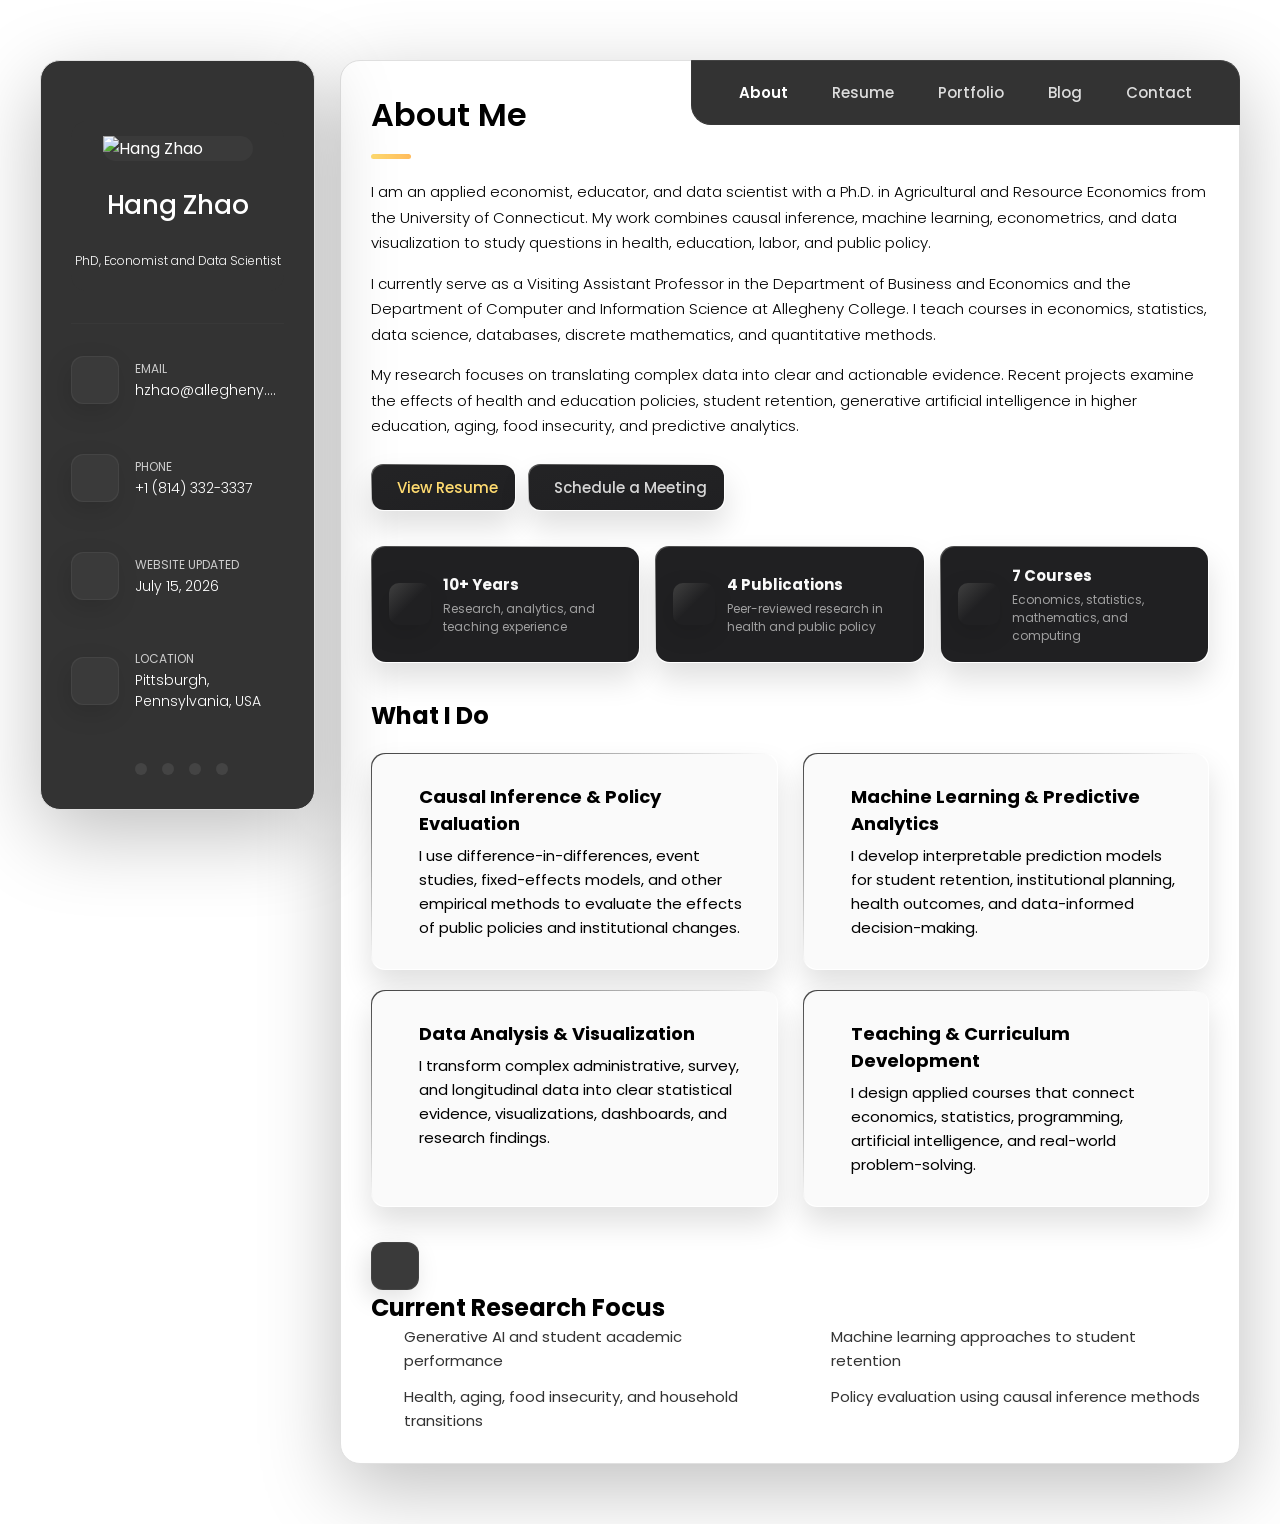
==== commit 9e8f81dd: "update" ====
--- a/index.html
+++ b/index.html
@@ -203,241 +203,284 @@
 
 
 
-      <!--
-        - #ABOUT
-      -->
-
-      <article class="about  active" data-page="about">
-
-        <header>
-          <h2 class="h2 article-title">About me</h2>
-        </header>
-
-        <section class="about-text">
-            <p>
-                I'm a Ph.D. in Agricultural and Resource Economics from the University of Connecticut and 
-                have ten years of experience in empirical research, machine learning, causal inference, data engineering, and data visualization.  
-              </p>
-              <p>Currently, I serve as a Visiting Assistant Professor in the Department of Business and Economics and the Computer and Information Science Department at Allegheny College.   
-              </p>
-        </section>
-
-
-        <!--
-          - service
-        -->
-        <section class="service">
-            <h3 class="h3 service-title">What I Do</h3>
-            <ul class="service-list">
-  
-              <li class="service-item">
-                <div class="service-icon-box">
-                  <img src="./assets/images/icon-dev.svg" alt="Web development icon" width="40">
-                </div>
-                <div class="service-content-box">
-                  <h4 class="h4 service-item-title">Machine Learning</h4>
-                  <p class="service-item-text">
-                    Development of machine learning models for prediction and analysis, with a focus on accuracy and interpretability.
-                  </p>
-                </div>
-              </li>
-
-              <li class="service-item">
-                <div class="service-icon-box">
-                  <img src="./assets/images/icon-design.svg" alt="Research icon" width="40">
-                </div>
-                <div class="service-content-box">
-                  <h4 class="h4 service-item-title">Empirical Research</h4>
-                  <p class="service-item-text">
-                    Conducting in-depth empirical research to inform policy decisions and business strategies.
-                  </p>
-                </div>
-              </li>
-  
-              <li class="service-item">
-                <div class="service-icon-box">
-                  <img src="./assets/images/icon-app.svg" alt="Data analysis icon" width="40">
-                </div>
-                <div class="service-content-box">
-                  <h4 class="h4 service-item-title">Data Analysis & Visualization</h4>
-                  <p class="service-item-text">
-                    Transforming data into actionable insights through advanced analysis and clear, effective visualizations.
-                  </p>
-                </div>
-              </li>
-  
-              <li class="service-item">
-
-                <div class="service-icon-box">
-                  <img src="./assets/images/icon-photo.svg" alt="Web development icon" width="40">
-                </div>
-  
-                <div class="service-content-box">
-                  <h4 class="h4 service-item-title">Web development</h4>
-  
-                  <p class="service-item-text">
-                    High-quality development of sites at the professional level.
-                  </p>
-                </div>
-  
-              </li>
-  
-            </ul>
-          </section>
-
-        <!--
-          - testimonials
-        -->
-<!-- 
-        <section class="testimonials">
-
-          <h3 class="h3 testimonials-title">Testimonials</h3>
-
-          <ul class="testimonials-list has-scrollbar">
-
-            <li class="testimonials-item">
-              <div class="content-card" data-testimonials-item>
-
-                <figure class="testimonials-avatar-box">
-                  <img src="./assets/images/avatar-1.png" alt="Daniel lewis" width="60" data-testimonials-avatar>
-                </figure>
-
-                <h4 class="h4 testimonials-item-title" data-testimonials-title>Daniel lewis</h4>
-
-                <div class="testimonials-text" data-testimonials-text>
-                  <p>
-                    Richard was hired to create a corporate identity. We were very pleased with the work done. She has a
-                    lot of experience
-                    and is very concerned about the needs of client. Lorem ipsum dolor sit amet, ullamcous cididt
-                    consectetur adipiscing
-                    elit, seds do et eiusmod tempor incididunt ut laborels dolore magnarels alia.
-                  </p>
-                </div>
-
-              </div>
-            </li>
-
-            <li class="testimonials-item">
-              <div class="content-card" data-testimonials-item>
-
-                <figure class="testimonials-avatar-box">
-                  <img src="./assets/images/avatar-2.png" alt="Jessica miller" width="60" data-testimonials-avatar>
-                </figure>
-
-                <h4 class="h4 testimonials-item-title" data-testimonials-title>Jessica miller</h4>
-
-                <div class="testimonials-text" data-testimonials-text>
-                  <p>
-                    Richard was hired to create a corporate identity. We were very pleased with the work done. She has a
-                    lot of experience
-                    and is very concerned about the needs of client. Lorem ipsum dolor sit amet, ullamcous cididt
-                    consectetur adipiscing
-                    elit, seds do et eiusmod tempor incididunt ut laborels dolore magnarels alia.
-                  </p>
-                </div>
-
-              </div>
-            </li>
-
-            <li class="testimonials-item">
-              <div class="content-card" data-testimonials-item>
-
-                <figure class="testimonials-avatar-box">
-                  <img src="./assets/images/avatar-3.png" alt="Emily evans" width="60" data-testimonials-avatar>
-                </figure>
-
-                <h4 class="h4 testimonials-item-title" data-testimonials-title>Emily evans</h4>
-
-                <div class="testimonials-text" data-testimonials-text>
-                  <p>
-                    Richard was hired to create a corporate identity. We were very pleased with the work done. She has a
-                    lot of experience
-                    and is very concerned about the needs of client. Lorem ipsum dolor sit amet, ullamcous cididt
-                    consectetur adipiscing
-                    elit, seds do et eiusmod tempor incididunt ut laborels dolore magnarels alia.
-                  </p>
-                </div>
-
-              </div>
-            </li>
-
-            <li class="testimonials-item">
-              <div class="content-card" data-testimonials-item>
-
-                <figure class="testimonials-avatar-box">
-                  <img src="./assets/images/avatar-4.png" alt="Henry william" width="60" data-testimonials-avatar>
-                </figure>
-
-                <h4 class="h4 testimonials-item-title" data-testimonials-title>Henry william</h4>
-
-                <div class="testimonials-text" data-testimonials-text>
-                  <p>
-                    Richard was hired to create a corporate identity. We were very pleased with the work done. She has a
-                    lot of experience
-                    and is very concerned about the needs of client. Lorem ipsum dolor sit amet, ullamcous cididt
-                    consectetur adipiscing
-                    elit, seds do et eiusmod tempor incididunt ut laborels dolore magnarels alia.
-                  </p>
-                </div>
-
-              </div>
-            </li>
-
-          </ul>
-
-        </section> -->
-
-
-        <!--
-          - testimonials modal
-        -->
-
-        <div class="modal-container" data-modal-container>
-
-          <div class="overlay" data-overlay></div>
-
-          <section class="testimonials-modal">
-
-            <button class="modal-close-btn" data-modal-close-btn>
-              <ion-icon name="close-outline"></ion-icon>
-            </button>
-
-            <div class="modal-img-wrapper">
-              <figure class="modal-avatar-box">
-                <img src="./assets/images/avatar-1.png" alt="Daniel lewis" width="80" data-modal-img>
-              </figure>
-
-              <img src="./assets/images/icon-quote.svg" alt="quote icon">
-            </div>
-
-            <div class="modal-content">
-
-              <h4 class="h3 modal-title" data-modal-title>Daniel lewis</h4>
-
-              <time datetime="2021-06-14">14 June, 2021</time>
-
-              <div data-modal-text>
-                <p>
-                  Richard was hired to create a corporate identity. We were very pleased with the work done. She has a
-                  lot of experience
-                  and is very concerned about the needs of client. Lorem ipsum dolor sit amet, ullamcous cididt
-                  consectetur adipiscing
-                  elit, seds do et eiusmod tempor incididunt ut laborels dolore magnarels alia.
-                </p>
-              </div>
-
-            </div>
-
-          </section>
-
+<!--
+  - #ABOUT
+-->
+
+<article class="about active" data-page="about">
+
+  <header>
+    <h2 class="h2 article-title">About Me</h2>
+  </header>
+
+
+  <!-- Professional Introduction -->
+
+  <section class="about-text">
+
+    <p>
+      I am an applied economist, educator, and data scientist with a Ph.D.
+      in Agricultural and Resource Economics from the University of
+      Connecticut. My work combines causal inference, machine learning,
+      econometrics, and data visualization to study questions in health,
+      education, labor, and public policy.
+    </p>
+
+    <p>
+      I currently serve as a Visiting Assistant Professor in the Department
+      of Business and Economics and the Department of Computer and
+      Information Science at Allegheny College. I teach courses in economics,
+      statistics, data science, databases, discrete mathematics, and
+      quantitative methods.
+    </p>
+
+    <p>
+      My research focuses on translating complex data into clear and
+      actionable evidence. Recent projects examine the effects of health and
+      education policies, student retention, generative artificial
+      intelligence in higher education, aging, food insecurity, and predictive
+      analytics.
+    </p>
+
+  </section>
+
+
+  <!-- Action Buttons -->
+
+  <section class="about-actions">
+
+    <a href="#" class="about-btn" data-about-resume>
+      <ion-icon name="document-text-outline"></ion-icon>
+      <span>View Resume</span>
+    </a>
+
+    <a
+      href="https://calendar.app.google/PD6Ku9PSCZ716K5D7"
+      class="about-btn about-btn-secondary"
+      target="_blank"
+      rel="noopener noreferrer">
+
+      <ion-icon name="calendar-outline"></ion-icon>
+      <span>Schedule a Meeting</span>
+
+    </a>
+
+  </section>
+
+
+  <!-- Professional Highlights -->
+
+  <section class="about-highlights">
+
+    <div class="highlight-card">
+
+      <div class="highlight-icon">
+        <ion-icon name="school-outline"></ion-icon>
+      </div>
+
+      <div>
+        <h3>10+ Years</h3>
+        <p>Research, analytics, and teaching experience</p>
+      </div>
+
+    </div>
+
+    <div class="highlight-card">
+
+      <div class="highlight-icon">
+        <ion-icon name="document-text-outline"></ion-icon>
+      </div>
+
+      <div>
+        <h3>4 Publications</h3>
+        <p>Peer-reviewed research in health and public policy</p>
+      </div>
+
+    </div>
+
+    <div class="highlight-card">
+
+      <div class="highlight-icon">
+        <ion-icon name="book-outline"></ion-icon>
+      </div>
+
+      <div>
+        <h3>7 Courses</h3>
+        <p>Economics, statistics, mathematics, and computing</p>
+      </div>
+
+    </div>
+
+  </section>
+
+
+  <!-- What I Do -->
+
+  <section class="service">
+
+    <h3 class="h3 service-title">What I Do</h3>
+
+    <ul class="service-list">
+
+
+      <!-- Causal Inference -->
+
+      <li class="service-item">
+
+        <div class="service-icon-box">
+          <ion-icon name="analytics-outline"></ion-icon>
         </div>
 
-      </article>
-
-
-
-
-
+        <div class="service-content-box">
+
+          <h4 class="h4 service-item-title">
+            Causal Inference & Policy Evaluation
+          </h4>
+
+          <p class="service-item-text">
+            I use difference-in-differences, event studies, fixed-effects
+            models, and other empirical methods to evaluate the effects of
+            public policies and institutional changes.
+          </p>
+
+        </div>
+
+      </li>
+
+
+      <!-- Machine Learning -->
+
+      <li class="service-item">
+
+        <div class="service-icon-box">
+          <ion-icon name="hardware-chip-outline"></ion-icon>
+        </div>
+
+        <div class="service-content-box">
+
+          <h4 class="h4 service-item-title">
+            Machine Learning & Predictive Analytics
+          </h4>
+
+          <p class="service-item-text">
+            I develop interpretable prediction models for student retention,
+            institutional planning, health outcomes, and data-informed
+            decision-making.
+          </p>
+
+        </div>
+
+      </li>
+
+
+      <!-- Data Analysis -->
+
+      <li class="service-item">
+
+        <div class="service-icon-box">
+          <ion-icon name="bar-chart-outline"></ion-icon>
+        </div>
+
+        <div class="service-content-box">
+
+          <h4 class="h4 service-item-title">
+            Data Analysis & Visualization
+          </h4>
+
+          <p class="service-item-text">
+            I transform complex administrative, survey, and longitudinal data
+            into clear statistical evidence, visualizations, dashboards, and
+            research findings.
+          </p>
+
+        </div>
+
+      </li>
+
+
+      <!-- Teaching -->
+
+      <li class="service-item">
+
+        <div class="service-icon-box">
+          <ion-icon name="people-outline"></ion-icon>
+        </div>
+
+        <div class="service-content-box">
+
+          <h4 class="h4 service-item-title">
+            Teaching & Curriculum Development
+          </h4>
+
+          <p class="service-item-text">
+            I design applied courses that connect economics, statistics,
+            programming, artificial intelligence, and real-world
+            problem-solving.
+          </p>
+
+        </div>
+
+      </li>
+
+    </ul>
+
+  </section>
+
+
+  <!-- Current Research Focus -->
+
+  <section class="focus-section">
+
+    <div class="title-wrapper">
+
+      <div class="icon-box">
+        <ion-icon name="flask-outline"></ion-icon>
+      </div>
+
+      <h3 class="h3">Current Research Focus</h3>
+
+    </div>
+
+    <ul class="focus-list">
+
+      <li>
+        <ion-icon name="checkmark-circle-outline"></ion-icon>
+
+        <span>
+          Generative AI and student academic performance
+        </span>
+      </li>
+
+      <li>
+        <ion-icon name="checkmark-circle-outline"></ion-icon>
+
+        <span>
+          Machine learning approaches to student retention
+        </span>
+      </li>
+
+      <li>
+        <ion-icon name="checkmark-circle-outline"></ion-icon>
+
+        <span>
+          Health, aging, food insecurity, and household transitions
+        </span>
+      </li>
+
+      <li>
+        <ion-icon name="checkmark-circle-outline"></ion-icon>
+
+        <span>
+          Policy evaluation using causal inference methods
+        </span>
+      </li>
+
+    </ul>
+
+  </section>
+
+</article>
+      
       <!--
         - #RESUME
       -->
@@ -448,6 +491,9 @@
           <h2 class="h2 article-title">Resume</h2>
         </header>
 
+
+        <!-- Education -->
+
         <section class="timeline">
 
           <div class="title-wrapper">
@@ -459,97 +505,554 @@
           </div>
 
           <ol class="timeline-list">
-            <li class="timeline-item">
-              <h4 class="h4 timeline-item-title">University of Connecticut</h4>
+
+            <li class="timeline-item">
+              <h4 class="h4 timeline-item-title">
+                University of Connecticut
+              </h4>
+
               <span>Sep. 2019 — July 2023</span>
-              <p class="timeline-text">Ph.D., Agricultural and Resource Economics</p>
-            </li>
-            <li class="timeline-item">
-              <h4 class="h4 timeline-item-title">Boston University</h4>
+
+              <p class="timeline-text">
+                Ph.D. in Agricultural and Resource Economics
+              </p>
+            </li>
+
+            <li class="timeline-item">
+              <h4 class="h4 timeline-item-title">
+                Boston University
+              </h4>
+
               <span>Sep. 2014 — May 2016</span>
-              <p class="timeline-text">Master of Science, Actuarial Science</p>
-            </li>
-            <li class="timeline-item">
-              <h4 class="h4 timeline-item-title">University of Colorado</h4>
+
+              <p class="timeline-text">
+                Master of Science in Actuarial Science
+              </p>
+            </li>
+
+            <li class="timeline-item">
+              <h4 class="h4 timeline-item-title">
+                University of Colorado Denver
+              </h4>
+
               <span>Sep. 2010 — May 2014</span>
-              <p class="timeline-text">Bachelor of Arts, Economics Major, Math Minor</p>
-            </li>
+
+              <p class="timeline-text">
+                Bachelor of Arts in Economics, Minor in Mathematics
+              </p>
+            </li>
+
           </ol>
+
         </section>
 
+
+        <!-- Academic Positions -->
+
         <section class="timeline">
+
           <div class="title-wrapper">
             <div class="icon-box">
               <ion-icon name="briefcase-outline"></ion-icon>
             </div>
+
             <h3 class="h3">Academic Positions</h3>
           </div>
 
           <ol class="timeline-list">
-            <li class="timeline-item">
-              <h4 class="h4 timeline-item-title">Visiting Assistant Professor</h4>
-              <!-- <h5 class="h5 timeline-item-title">Department of Computer and Information Science</h5>          
-              <h5 class="h5 timeline-item-title">Department of Business and Economics</h5>
-              <h5 class="h5 timeline-item-title">Institutional Effectiveness</h5> -->
+
+            <li class="timeline-item">
+
+              <h4 class="h4 timeline-item-title">
+                Visiting Assistant Professor
+              </h4>
+
               <span>2023 — Present</span>
-              <p class="timeline-text">Department of Business and Economics</p>
-              <p class="timeline-text">Department of Computer and Information Science</p>
-              <p class="timeline-text">Institutional Effectiveness</p>
-              <p class="timeline-text">Allegheny College, Meadville, PA</p>
-            </li>
-            <li class="timeline-item">
-              <h4 class="h4 timeline-item-title">Graduate Research Assistant</h4>
+
+              <p class="timeline-text">
+                Department of Business and Economics
+              </p>
+
+              <p class="timeline-text">
+                Department of Computer and Information Science
+              </p>
+
+              <p class="timeline-text">
+                Allegheny College, Meadville, PA
+              </p>
+
+            </li>
+
+            <li class="timeline-item">
+
+              <h4 class="h4 timeline-item-title">
+                Graduate Research Assistant
+              </h4>
+
               <span>2019 — 2023</span>
-              <p class="timeline-text">Department of Agricultural and Resource Economics, University of Connecticut, Storrs, CT</p>
-            </li>
-            <li class="timeline-item"></li>
-              <h4 class="h4 timeline-item-title">Teaching Fellow</h4>
+
+              <p class="timeline-text">
+                Department of Agricultural and Resource Economics,
+                University of Connecticut, Storrs, CT
+              </p>
+
+            </li>
+
+            <li class="timeline-item">
+
+              <h4 class="h4 timeline-item-title">
+                Teaching Fellow
+              </h4>
+
               <span>2015 — 2016</span>
-              <p class="timeline-text">Department of Mathematics and Statistics, Boston University, Boston, MA</p>
-            </li>            
+
+              <p class="timeline-text">
+                Department of Mathematics and Statistics,
+                Boston University, Boston, MA
+              </p>
+
+            </li>
+
+          </ol>
+
         </section>
 
+
+        <!-- Publications -->
+
+        <section class="timeline">
+
+          <div class="title-wrapper">
+            <div class="icon-box">
+              <ion-icon name="document-text-outline"></ion-icon>
+            </div>
+
+            <h3 class="h3">Peer-Reviewed Publications</h3>
+          </div>
+
+          <ol class="timeline-list">
+
+            <li class="timeline-item">
+
+              <h4 class="h4 timeline-item-title">
+                OxyContin Reformulation and Drug-Related-Arrest Rates,
+                Property-Related Crimes, Child Maltreatment and Food Pantry
+                Participation
+              </h4>
+
+              <span>Frontiers in Pharmacology</span>
+
+              <p class="timeline-text">
+                Zhao, H., and Sun, X. Volume 17, Article 1681241.
+              </p>
+
+            </li>
+
+            <li class="timeline-item">
+
+              <h4 class="h4 timeline-item-title">
+                The Impact of Anti-Bullying Laws on Children's
+                Social-Behavioral Skills
+              </h4>
+
+              <span>Frontiers in Psychology, 2025</span>
+
+              <p class="timeline-text">
+                Sun, X., and Zhao, H. Volume 16, Article 1550736.
+              </p>
+
+            </li>
+
+            <li class="timeline-item">
+
+              <h4 class="h4 timeline-item-title">
+                Food Security and Health Outcomes Following Gray Divorce
+              </h4>
+
+              <span>Nutrients, 2024</span>
+
+              <p class="timeline-text">
+                Zhao, H., Andreyeva, T., and Sun, X.
+                Volume 16, Issue 5, Article 633.
+              </p>
+
+            </li>
+
+            <li class="timeline-item">
+
+              <h4 class="h4 timeline-item-title">
+                Diet Quality and Health in Older Americans
+              </h4>
+
+              <span>Nutrients, 2022</span>
+
+              <p class="timeline-text">
+                Zhao, H., and Andreyeva, T.
+                Volume 14, Issue 6, Article 1198.
+              </p>
+
+            </li>
+
+          </ol>
+
+        </section>
+
+
+        <!-- Current Research -->
+
+        <section class="timeline">
+
+          <div class="title-wrapper">
+            <div class="icon-box">
+              <ion-icon name="create-outline"></ion-icon>
+            </div>
+
+            <h3 class="h3">Papers Under Review and in Preparation</h3>
+          </div>
+
+          <ol class="timeline-list">
+
+            <li class="timeline-item">
+
+              <h4 class="h4 timeline-item-title">
+                Generative AI and Academic Performance
+              </h4>
+
+              <p class="timeline-text">
+                Early Evidence from the Adoption of ChatGPT in Higher Education
+              </p>
+
+            </li>
+
+            <li class="timeline-item">
+
+              <h4 class="h4 timeline-item-title">
+                Predictive Analytics in Higher Education
+              </h4>
+
+              <p class="timeline-text">
+                Machine Learning Approaches to Student Retention in the Age of AI
+              </p>
+
+            </li>
+
+            <li class="timeline-item">
+
+              <h4 class="h4 timeline-item-title">
+                Peer Clustering for Strategic Planning
+              </h4>
+
+              <p class="timeline-text">
+                A Clustering-Based Analysis of Liberal Arts Institutions
+              </p>
+
+            </li>
+
+          </ol>
+
+        </section>
+
+
+        <!-- Courses Taught -->
+
+        <section class="timeline">
+
+          <div class="title-wrapper">
+            <div class="icon-box">
+              <ion-icon name="school-outline"></ion-icon>
+            </div>
+
+            <h3 class="h3">Courses Taught</h3>
+          </div>
+
+          <ol class="timeline-list">
+
+            <li class="timeline-item">
+
+              <h4 class="h4 timeline-item-title">
+                Economics
+              </h4>
+
+              <p class="timeline-text">
+                ECON 100: Introduction to Microeconomics
+              </p>
+
+              <p class="timeline-text">
+                ECON 202: Economic Statistics
+              </p>
+
+            </li>
+
+            <li class="timeline-item">
+
+              <h4 class="h4 timeline-item-title">
+                Computer and Information Science
+              </h4>
+
+              <p class="timeline-text">
+                CMPSC 102: Discrete Structures
+              </p>
+
+              <p class="timeline-text">
+                CMPSC 104: Document Engineering
+              </p>
+
+              <p class="timeline-text">
+                CMPSC 105: Data Exploration
+              </p>
+
+              <p class="timeline-text">
+                CMPSC 305: Database Systems
+              </p>
+
+            </li>
+
+            <li class="timeline-item">
+
+              <h4 class="h4 timeline-item-title">
+                Mathematics
+              </h4>
+
+              <p class="timeline-text">
+                MATH 140: Calculus I with Precalculus Part 1
+              </p>
+
+            </li>
+
+          </ol>
+
+        </section>
+
+
+        <!-- Professional Experience -->
+
+        <section class="timeline">
+
+          <div class="title-wrapper">
+            <div class="icon-box">
+              <ion-icon name="business-outline"></ion-icon>
+            </div>
+
+            <h3 class="h3">Professional Experience</h3>
+          </div>
+
+          <ol class="timeline-list">
+
+            <li class="timeline-item">
+
+              <h4 class="h4 timeline-item-title">
+                Data Analytics
+              </h4>
+
+              <span>2023 — 2024</span>
+
+              <p class="timeline-text">
+                Institutional Effectiveness, Allegheny College
+              </p>
+
+            </li>
+
+            <li class="timeline-item">
+
+              <h4 class="h4 timeline-item-title">
+                Data Analyst
+              </h4>
+
+              <span>2016 — 2019</span>
+
+              <p class="timeline-text">
+                Buyers Edge Platform, New London, CT
+              </p>
+
+            </li>
+
+          </ol>
+
+        </section>
+
+
+        <!-- Conferences -->
+
+        <section class="timeline">
+
+          <div class="title-wrapper">
+            <div class="icon-box">
+              <ion-icon name="mic-outline"></ion-icon>
+            </div>
+
+            <h3 class="h3">Selected Talks and Conferences</h3>
+          </div>
+
+          <ol class="timeline-list">
+
+            <li class="timeline-item">
+
+              <h4 class="h4 timeline-item-title">
+                The 5th International Conference on Aging and Gerontology
+              </h4>
+
+              <span>2024</span>
+
+              <p class="timeline-text">
+                Kunming, China
+              </p>
+
+            </li>
+
+            <li class="timeline-item">
+
+              <h4 class="h4 timeline-item-title">
+                Job Market Paper Presentations
+              </h4>
+
+              <span>2023</span>
+
+              <p class="timeline-text">
+                Allegheny College; University of Texas Medical Branch;
+                Stony Brook University; University of Tennessee Health
+                Science Center
+              </p>
+
+            </li>
+
+            <li class="timeline-item">
+
+              <h4 class="h4 timeline-item-title">
+                Northeastern Agricultural and Resource Economics Association
+                Annual Meeting
+              </h4>
+
+              <span>2023</span>
+
+              <p class="timeline-text">
+                Annapolis, MD
+              </p>
+
+            </li>
+
+            <li class="timeline-item">
+
+              <h4 class="h4 timeline-item-title">
+                Agricultural & Applied Economics Association Annual Conference
+              </h4>
+
+              <span>2019</span>
+
+              <p class="timeline-text">
+                Atlanta, GA
+              </p>
+
+            </li>
+
+          </ol>
+
+        </section>
+
+
+        <!-- Research Grant -->
+
+        <section class="timeline">
+
+          <div class="title-wrapper">
+            <div class="icon-box">
+              <ion-icon name="ribbon-outline"></ion-icon>
+            </div>
+
+            <h3 class="h3">Research Grants Experience</h3>
+          </div>
+
+          <ol class="timeline-list">
+
+            <li class="timeline-item">
+
+              <h4 class="h4 timeline-item-title">
+                Predictors and Consequences of Food Insecurity Among Older Americans
+              </h4>
+
+              <span>2019 — 2022</span>
+
+              <p class="timeline-text">
+                USDA National Institute of Food and Agriculture,
+                Storrs Agricultural Experiment Station
+              </p>
+
+              <p class="timeline-text">
+                Principal Investigator: Tatiana Andreyeva
+              </p>
+
+              <p class="timeline-text">
+                Award: $60,000 | Role: Graduate Research Assistant
+              </p>
+
+            </li>
+
+          </ol>
+
+        </section>
+
+
+        <!-- Media Coverage -->
+
+        <section class="timeline">
+
+          <div class="title-wrapper">
+            <div class="icon-box">
+              <ion-icon name="newspaper-outline"></ion-icon>
+            </div>
+
+            <h3 class="h3">Media Coverage</h3>
+          </div>
+
+          <ol class="timeline-list">
+
+            <li class="timeline-item">
+
+              <h4 class="h4 timeline-item-title">
+                Gray Divorce Puts Women at Greater Risk of Food Insecurity
+              </h4>
+
+              <span>UConn Today, June 2024</span>
+
+              <p class="timeline-text">
+                <a
+                  href="https://today.uconn.edu/2024/06/gray-divorce-puts-women-at-greater-risk-of-food-insecurity/"
+                  target="_blank"
+                  rel="noopener noreferrer"
+                  class="contact-link">
+                  Read the article
+                </a>
+              </p>
+
+            </li>
+
+          </ol>
+
+        </section>
+
+
+        <!-- Skills -->
+
         <section class="skill">
 
-          <h3 class="h3 skills-title">My skills</h3>
+          <h3 class="h3 skills-title">Technical Skills</h3>
 
           <ul class="skills-list content-card">
 
             <li class="skills-item">
 
               <div class="title-wrapper">
-                <h5 class="h5">Python</h5>
-                <data value="80">80%</data>
-              </div>
-
-              <div class="skill-progress-bg">
-                <div class="skill-progress-fill" style="width: 80%;"></div>
-              </div>
-
-            </li>
-
-            <li class="skills-item">
-
-              <div class="title-wrapper">
-                <h5 class="h5">Web Development</h5>
-                <data value="50">50%</data>
-              </div>
-
-              <div class="skill-progress-bg">
-                <div class="skill-progress-fill" style="width: 50%;"></div>
-              </div>
-
-            </li>
-
-            <li class="skills-item">
-
-              <div class="title-wrapper">
-                <h5 class="h5">Machine Learning Techniques</h5>
+                <h5 class="h5">
+                  Causal Inference Methods
+                </h5>
+
                 <data value="90">90%</data>
               </div>
 
               <div class="skill-progress-bg">
-                <div class="skill-progress-fill" style="width: 90%;"></div>
+                <div
+                  class="skill-progress-fill"
+                  style="width: 90%;">
+                </div>
               </div>
 
             </li>
@@ -557,12 +1060,132 @@
             <li class="skills-item">
 
               <div class="title-wrapper">
-                <h5 class="h5">Causal Inference Methods</h5>
+                <h5 class="h5">
+                  Machine Learning and Predictive Analytics
+                </h5>
+
+                <data value="85">85%</data>
+              </div>
+
+              <div class="skill-progress-bg">
+                <div
+                  class="skill-progress-fill"
+                  style="width: 85%;">
+                </div>
+              </div>
+
+            </li>
+
+            <li class="skills-item">
+
+              <div class="title-wrapper">
+                <h5 class="h5">
+                  Python and Data Analysis
+                </h5>
+
                 <data value="90">90%</data>
               </div>
 
               <div class="skill-progress-bg">
-                <div class="skill-progress-fill" style="width: 90%;"></div>
+                <div
+                  class="skill-progress-fill"
+                  style="width: 90%;">
+                </div>
+              </div>
+
+            </li>
+
+            <li class="skills-item">
+
+              <div class="title-wrapper">
+                <h5 class="h5">
+                  SQL and Database Management
+                </h5>
+
+                <data value="85">85%</data>
+              </div>
+
+              <div class="skill-progress-bg">
+                <div
+                  class="skill-progress-fill"
+                  style="width: 85%;">
+                </div>
+              </div>
+
+            </li>
+
+            <li class="skills-item">
+
+              <div class="title-wrapper">
+                <h5 class="h5">
+                  Stata and Econometric Analysis
+                </h5>
+
+                <data value="90">90%</data>
+              </div>
+
+              <div class="skill-progress-bg">
+                <div
+                  class="skill-progress-fill"
+                  style="width: 90%;">
+                </div>
+              </div>
+
+            </li>
+
+            <li class="skills-item">
+
+              <div class="title-wrapper">
+                <h5 class="h5">
+                  Data Visualization
+                </h5>
+
+                <data value="85">85%</data>
+              </div>
+
+              <div class="skill-progress-bg">
+                <div
+                  class="skill-progress-fill"
+                  style="width: 85%;">
+                </div>
+              </div>
+
+            </li>
+
+            <li class="skills-item">
+
+              <div class="title-wrapper">
+                <h5 class="h5">
+                  Web Development and Documentation
+                </h5>
+
+                <data value="70">70%</data>
+              </div>
+
+              <div class="skill-progress-bg">
+                <div
+                  class="skill-progress-fill"
+                  style="width: 70%;">
+                </div>
+              </div>
+
+            </li>
+
+            <li class="skills-item">
+
+              <div class="title-wrapper">
+                <h5 class="h5">
+                  Git, GitHub, and Docker
+                </h5>
+
+                <data value="75">75%</data>
+              </div>
+
+              <div class="skill-progress-bg">
+                <div
+                  class="skill-progress-fill"
+                  style="width: 75%;">
+                </div>
               </div>
 
             </li>
--- a/assets/css/style.css
+++ b/assets/css/style.css
@@ -2235,4 +2235,205 @@
 /* Add space below contact items */
 .contact-item {
   margin-bottom: 20px;
+}
+
+/*-----------------------------------*\
+  #UPGRADED ABOUT PAGE
+\*-----------------------------------*/
+
+.about-text {
+  margin-bottom: 25px;
+}
+
+.about-text p {
+  color:black;
+  font-size: var(--fs-6);
+  font-weight: var(--fw-300);
+  line-height: 1.7;
+  margin-bottom: 15px;
+}
+
+
+/* About action buttons */
+
+.about-actions {
+  display: flex;
+  flex-wrap: wrap;
+  gap: 12px;
+  margin-bottom: 35px;
+}
+
+.about-btn {
+  position: relative;
+  display: flex;
+  align-items: center;
+  gap: 8px;
+  width: max-content;
+  padding: 12px 18px;
+  border-radius: 12px;
+  background: var(--border-gradient-onyx);
+  color: var(--orange-yellow-crayola);
+  font-size: var(--fs-7);
+  font-weight: var(--fw-500);
+  box-shadow: var(--shadow-2);
+  transition: var(--transition-1);
+  z-index: 1;
+}
+
+.about-btn::before {
+  content: "";
+  position: absolute;
+  inset: 1px;
+  border-radius: inherit;
+  background: var(--bg-gradient-jet);
+  z-index: -1;
+}
+
+.about-btn:hover {
+  transform: translateY(-2px);
+}
+
+.about-btn:hover::before {
+  background: var(--bg-gradient-yellow-1);
+}
+
+.about-btn:hover {
+  color: var(--smoky-black);
+}
+
+.about-btn ion-icon {
+  font-size: 18px;
+}
+
+.about-btn-secondary {
+  color: var(--light-gray);
+}
+
+
+/* Highlight cards */
+
+.about-highlights {
+  display: grid;
+  grid-template-columns: repeat(3, 1fr);
+  gap: 15px;
+  margin-bottom: 35px;
+}
+
+.highlight-card {
+  position: relative;
+  display: flex;
+  align-items: center;
+  gap: 12px;
+  padding: 18px;
+  border-radius: 14px;
+  background: var(--border-gradient-onyx);
+  box-shadow: var(--shadow-2);
+  z-index: 1;
+}
+
+.highlight-card::before {
+  content: "";
+  position: absolute;
+  inset: 1px;
+  border-radius: inherit;
+  background: var(--eerie-black-1);
+  z-index: -1;
+}
+
+.highlight-icon {
+  display: flex;
+  justify-content: center;
+  align-items: center;
+  min-width: 42px;
+  height: 42px;
+  border-radius: 10px;
+  background: var(--border-gradient-onyx);
+  color: var(--orange-yellow-crayola);
+  box-shadow: var(--shadow-1);
+}
+
+.highlight-icon ion-icon {
+  font-size: 22px;
+}
+
+.highlight-card h3 {
+  color: var(--white-2);
+  font-size: var(--fs-5);
+  margin-bottom: 4px;
+}
+
+.highlight-card p {
+  color: var(--light-gray-70);
+  font-size: var(--fs-8);
+  line-height: 1.5;
+}
+
+
+/* Ionicons inside service cards */
+
+.service-icon-box ion-icon {
+  color: var(--orange-yellow-crayola);
+  font-size: 40px;
+}
+
+
+/* Current research focus */
+
+.focus-section {
+  margin-top: 35px;
+}
+
+.focus-list {
+  display: grid;
+  grid-template-columns: repeat(2, 1fr);
+  gap: 12px 20px;
+  margin-left: 5px;
+}
+
+.focus-list li {
+  display: flex;
+  align-items: flex-start;
+  gap: 10px;
+  color: var(--light-gray);
+  font-size: var(--fs-6);
+  line-height: 1.6;
+}
+
+.focus-list ion-icon {
+  min-width: 18px;
+  margin-top: 3px;
+  color: var(--orange-yellow-crayola);
+  font-size: 18px;
+}
+
+
+/* Responsive */
+
+@media (max-width: 900px) {
+
+  .about-highlights {
+    grid-template-columns: 1fr;
+  }
+
+  .focus-list {
+    grid-template-columns: 1fr;
+  }
+
+}
+
+@media (max-width: 580px) {
+
+  .about-actions {
+    flex-direction: column;
+  }
+
+  .about-btn {
+    justify-content: center;
+    width: 100%;
+  }
+
+  .highlight-card {
+    padding: 15px;
+  }
+
 }
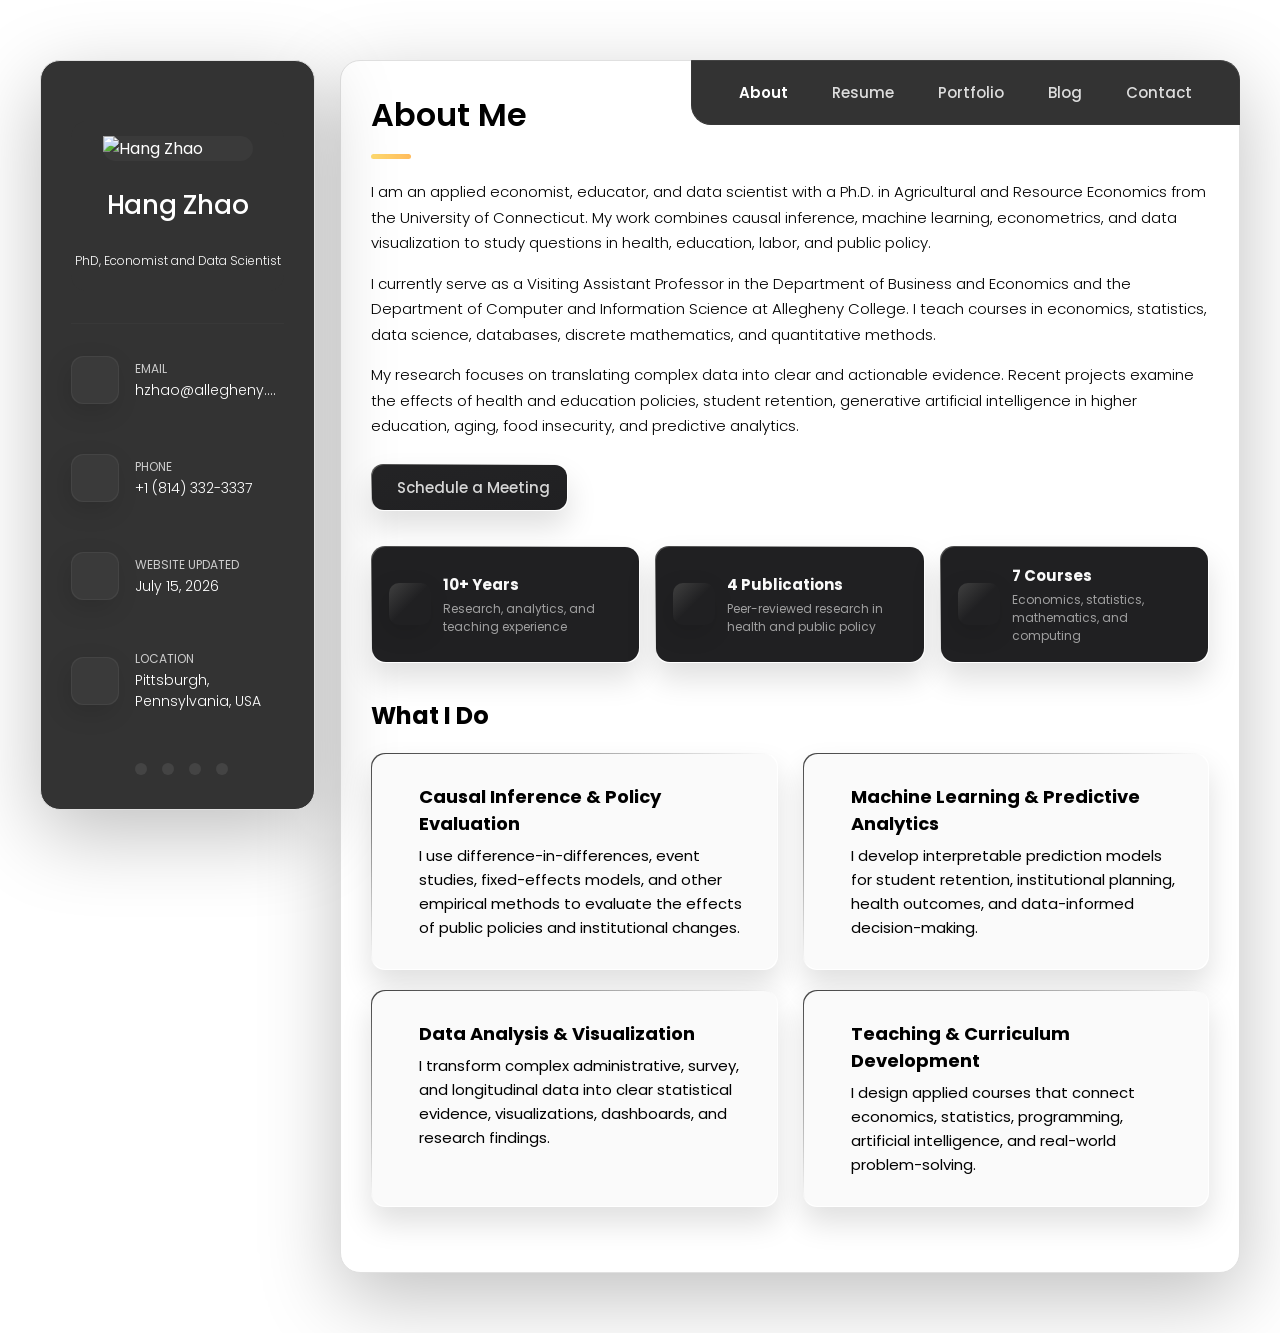
==== commit 8f42cfe6: "update" ====
--- a/index.html
+++ b/index.html
@@ -203,6 +203,8 @@
 
 
 
+
+
 <!--
   - #ABOUT
 -->
@@ -249,11 +251,6 @@
 
   <section class="about-actions">
 
-    <a href="#" class="about-btn" data-about-resume>
-      <ion-icon name="document-text-outline"></ion-icon>
-      <span>View Resume</span>
-    </a>
-
     <a
       href="https://calendar.app.google/PD6Ku9PSCZ716K5D7"
       class="about-btn about-btn-secondary"
@@ -426,58 +423,49 @@
 
   </section>
 
-
-  <!-- Current Research Focus -->
-
-  <section class="focus-section">
-
-    <div class="title-wrapper">
-
-      <div class="icon-box">
-        <ion-icon name="flask-outline"></ion-icon>
+<!--
+  - testimonials modal
+-->
+
+<div class="modal-container" data-modal-container>
+
+  <div class="overlay" data-overlay></div>
+
+  <section class="testimonials-modal">
+
+    <button class="modal-close-btn" data-modal-close-btn>
+      <ion-icon name="close-outline"></ion-icon>
+    </button>
+
+    <div class="modal-img-wrapper">
+      <figure class="modal-avatar-box">
+        <img src="./assets/images/avatar-1.png" alt="Daniel lewis" width="80" data-modal-img>
+      </figure>
+
+      <img src="./assets/images/icon-quote.svg" alt="quote icon">
+    </div>
+
+    <div class="modal-content">
+
+      <h4 class="h3 modal-title" data-modal-title>Daniel lewis</h4>
+
+      <time datetime="2021-06-14">14 June, 2021</time>
+
+      <div data-modal-text>
+        <p>
+          Richard was hired to create a corporate identity. We were very pleased with the work done. She has a
+          lot of experience
+          and is very concerned about the needs of client. Lorem ipsum dolor sit amet, ullamcous cididt
+          consectetur adipiscing
+          elit, seds do et eiusmod tempor incididunt ut laborels dolore magnarels alia.
+        </p>
       </div>
 
-      <h3 class="h3">Current Research Focus</h3>
-
     </div>
 
-    <ul class="focus-list">
-
-      <li>
-        <ion-icon name="checkmark-circle-outline"></ion-icon>
-
-        <span>
-          Generative AI and student academic performance
-        </span>
-      </li>
-
-      <li>
-        <ion-icon name="checkmark-circle-outline"></ion-icon>
-
-        <span>
-          Machine learning approaches to student retention
-        </span>
-      </li>
-
-      <li>
-        <ion-icon name="checkmark-circle-outline"></ion-icon>
-
-        <span>
-          Health, aging, food insecurity, and household transitions
-        </span>
-      </li>
-
-      <li>
-        <ion-icon name="checkmark-circle-outline"></ion-icon>
-
-        <span>
-          Policy evaluation using causal inference methods
-        </span>
-      </li>
-
-    </ul>
-
   </section>
+
+</div>
 
 </article>
       
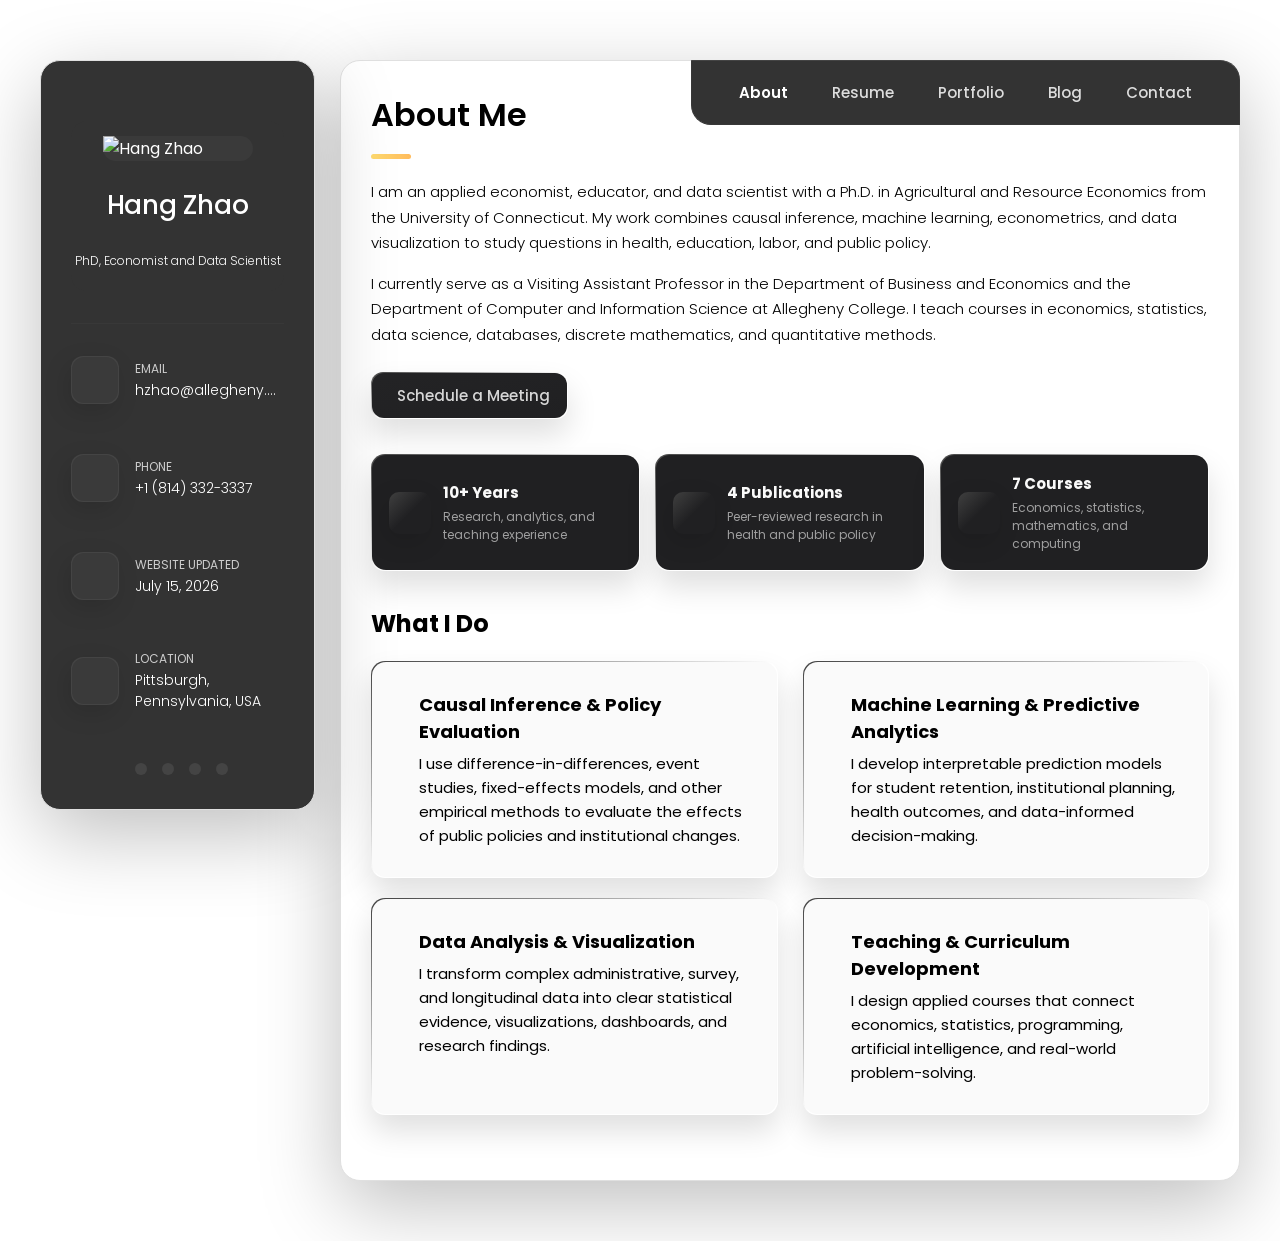
==== commit 61fc06b9: "update" ====
--- a/index.html
+++ b/index.html
@@ -234,14 +234,6 @@
       Information Science at Allegheny College. I teach courses in economics,
       statistics, data science, databases, discrete mathematics, and
       quantitative methods.
-    </p>
-
-    <p>
-      My research focuses on translating complex data into clear and
-      actionable evidence. Recent projects examine the effects of health and
-      education policies, student retention, generative artificial
-      intelligence in higher education, aging, food insecurity, and predictive
-      analytics.
     </p>
 
   </section>
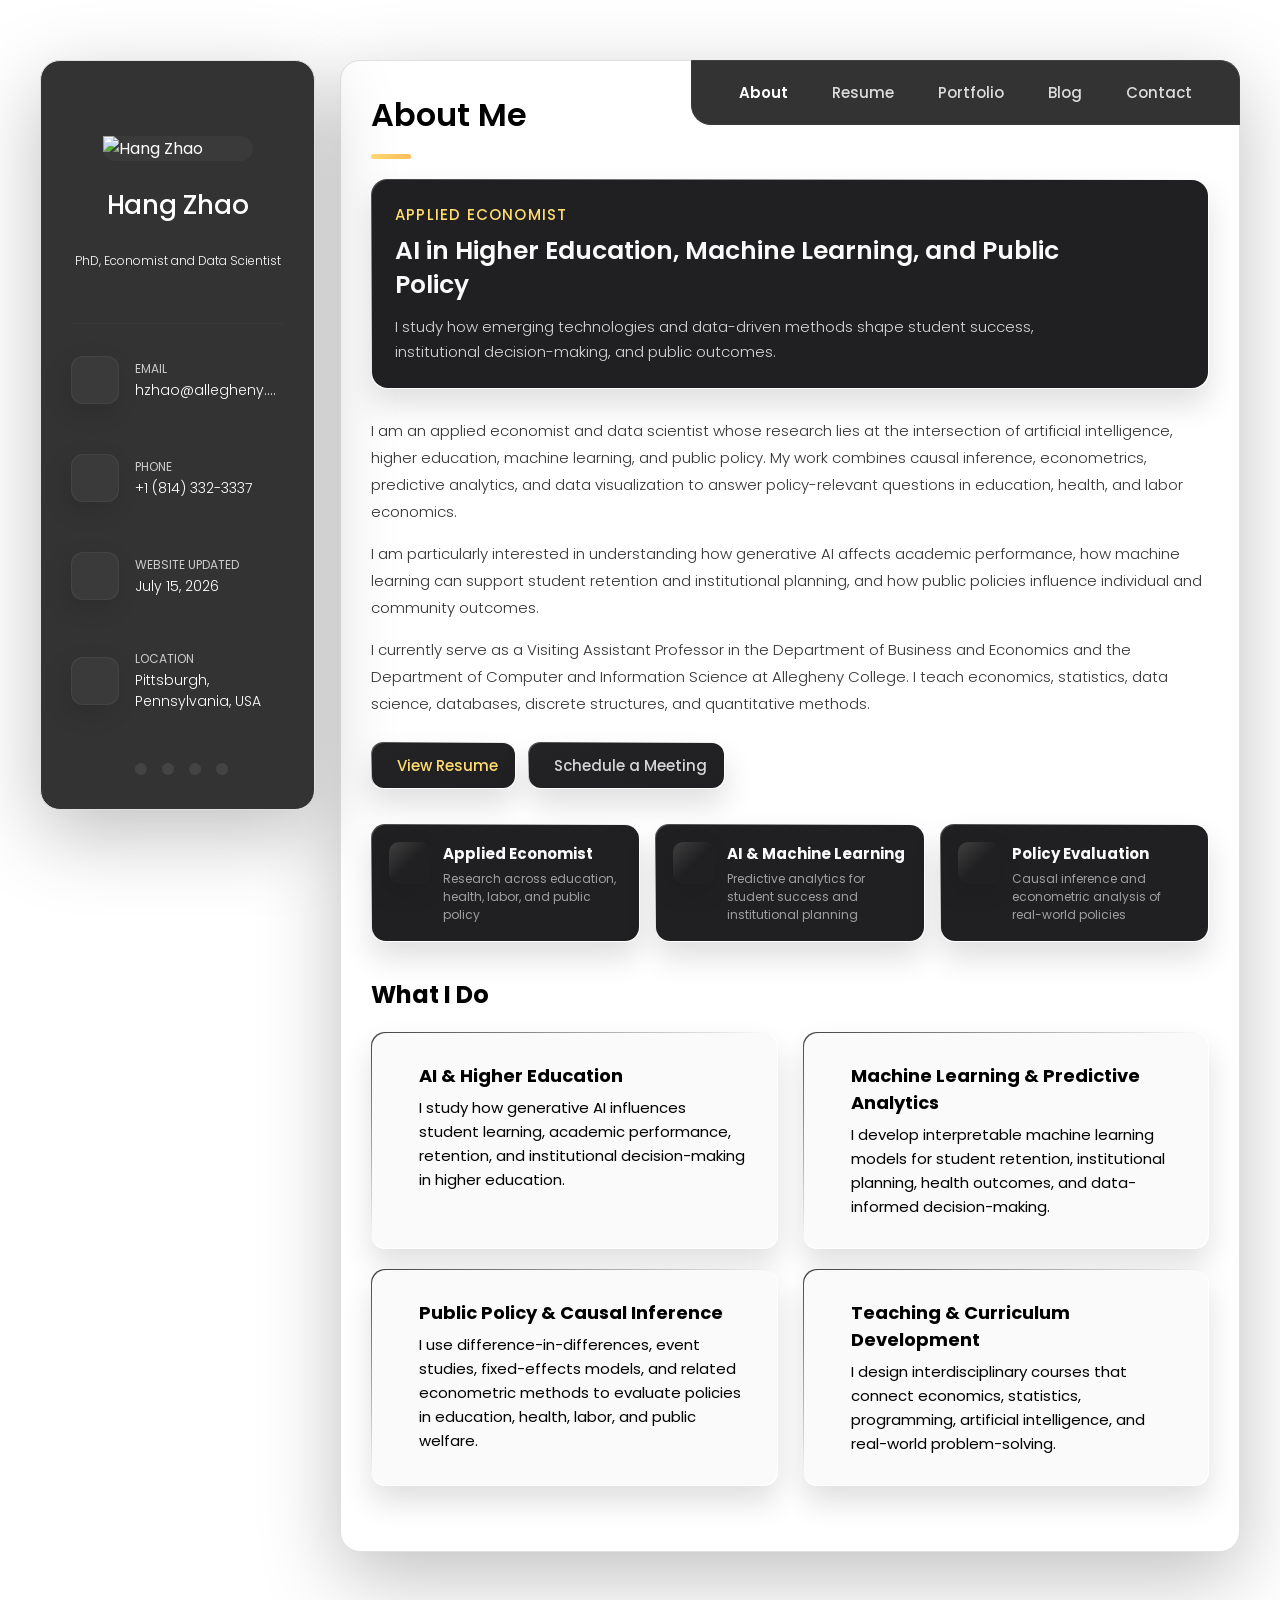
==== commit 9ecb49d4: "update" ====
--- a/index.html
+++ b/index.html
@@ -216,24 +216,50 @@
   </header>
 
 
+  <!-- Main Positioning -->
+
+  <section class="about-hero">
+
+    <p class="about-eyebrow">
+      Applied Economist
+    </p>
+
+    <h3 class="about-headline">
+      AI in Higher Education, Machine Learning, and Public Policy
+    </h3>
+
+    <p class="about-subtitle">
+      I study how emerging technologies and data-driven methods shape
+      student success, institutional decision-making, and public outcomes.
+    </p>
+
+  </section>
+
+
   <!-- Professional Introduction -->
 
   <section class="about-text">
 
     <p>
-      I am an applied economist, educator, and data scientist with a Ph.D.
-      in Agricultural and Resource Economics from the University of
-      Connecticut. My work combines causal inference, machine learning,
-      econometrics, and data visualization to study questions in health,
-      education, labor, and public policy.
+      I am an applied economist and data scientist whose research lies at
+      the intersection of artificial intelligence, higher education,
+      machine learning, and public policy. My work combines causal inference,
+      econometrics, predictive analytics, and data visualization to answer
+      policy-relevant questions in education, health, and labor economics.
+    </p>
+
+    <p>
+      I am particularly interested in understanding how generative AI affects
+      academic performance, how machine learning can support student retention
+      and institutional planning, and how public policies influence individual
+      and community outcomes.
     </p>
 
     <p>
       I currently serve as a Visiting Assistant Professor in the Department
-      of Business and Economics and the Department of Computer and
-      Information Science at Allegheny College. I teach courses in economics,
-      statistics, data science, databases, discrete mathematics, and
-      quantitative methods.
+      of Business and Economics and the Department of Computer and Information
+      Science at Allegheny College. I teach economics, statistics, data science,
+      databases, discrete structures, and quantitative methods.
     </p>
 
   </section>
@@ -242,6 +268,16 @@
   <!-- Action Buttons -->
 
   <section class="about-actions">
+
+    <a
+      href="#"
+      class="about-btn"
+      data-about-resume>
+
+      <ion-icon name="document-text-outline"></ion-icon>
+      <span>View Resume</span>
+
+    </a>
 
     <a
       href="https://calendar.app.google/PD6Ku9PSCZ716K5D7"
@@ -268,8 +304,10 @@
       </div>
 
       <div>
-        <h3>10+ Years</h3>
-        <p>Research, analytics, and teaching experience</p>
+        <h3>Applied Economist</h3>
+        <p>
+          Research across education, health, labor, and public policy
+        </p>
       </div>
 
     </div>
@@ -277,12 +315,14 @@
     <div class="highlight-card">
 
       <div class="highlight-icon">
-        <ion-icon name="document-text-outline"></ion-icon>
+        <ion-icon name="hardware-chip-outline"></ion-icon>
       </div>
 
       <div>
-        <h3>4 Publications</h3>
-        <p>Peer-reviewed research in health and public policy</p>
+        <h3>AI & Machine Learning</h3>
+        <p>
+          Predictive analytics for student success and institutional planning
+        </p>
       </div>
 
     </div>
@@ -290,12 +330,14 @@
     <div class="highlight-card">
 
       <div class="highlight-icon">
-        <ion-icon name="book-outline"></ion-icon>
+        <ion-icon name="analytics-outline"></ion-icon>
       </div>
 
       <div>
-        <h3>7 Courses</h3>
-        <p>Economics, statistics, mathematics, and computing</p>
+        <h3>Policy Evaluation</h3>
+        <p>
+          Causal inference and econometric analysis of real-world policies
+        </p>
       </div>
 
     </div>
@@ -303,6 +345,8 @@
   </section>
 
 
+
+
   <!-- What I Do -->
 
   <section class="service">
@@ -312,7 +356,57 @@
     <ul class="service-list">
 
 
-      <!-- Causal Inference -->
+      <!-- AI and Higher Education -->
+
+      <li class="service-item">
+
+        <div class="service-icon-box">
+          <ion-icon name="school-outline"></ion-icon>
+        </div>
+
+        <div class="service-content-box">
+
+          <h4 class="h4 service-item-title">
+            AI & Higher Education
+          </h4>
+
+          <p class="service-item-text">
+            I study how generative AI influences student learning,
+            academic performance, retention, and institutional
+            decision-making in higher education.
+          </p>
+
+        </div>
+
+      </li>
+
+
+      <!-- Machine Learning -->
+
+      <li class="service-item">
+
+        <div class="service-icon-box">
+          <ion-icon name="hardware-chip-outline"></ion-icon>
+        </div>
+
+        <div class="service-content-box">
+
+          <h4 class="h4 service-item-title">
+            Machine Learning & Predictive Analytics
+          </h4>
+
+          <p class="service-item-text">
+            I develop interpretable machine learning models for student
+            retention, institutional planning, health outcomes, and
+            data-informed decision-making.
+          </p>
+
+        </div>
+
+      </li>
+
+
+      <!-- Public Policy -->
 
       <li class="service-item">
 
@@ -323,63 +417,13 @@
         <div class="service-content-box">
 
           <h4 class="h4 service-item-title">
-            Causal Inference & Policy Evaluation
+            Public Policy & Causal Inference
           </h4>
 
           <p class="service-item-text">
             I use difference-in-differences, event studies, fixed-effects
-            models, and other empirical methods to evaluate the effects of
-            public policies and institutional changes.
-          </p>
-
-        </div>
-
-      </li>
-
-
-      <!-- Machine Learning -->
-
-      <li class="service-item">
-
-        <div class="service-icon-box">
-          <ion-icon name="hardware-chip-outline"></ion-icon>
-        </div>
-
-        <div class="service-content-box">
-
-          <h4 class="h4 service-item-title">
-            Machine Learning & Predictive Analytics
-          </h4>
-
-          <p class="service-item-text">
-            I develop interpretable prediction models for student retention,
-            institutional planning, health outcomes, and data-informed
-            decision-making.
-          </p>
-
-        </div>
-
-      </li>
-
-
-      <!-- Data Analysis -->
-
-      <li class="service-item">
-
-        <div class="service-icon-box">
-          <ion-icon name="bar-chart-outline"></ion-icon>
-        </div>
-
-        <div class="service-content-box">
-
-          <h4 class="h4 service-item-title">
-            Data Analysis & Visualization
-          </h4>
-
-          <p class="service-item-text">
-            I transform complex administrative, survey, and longitudinal data
-            into clear statistical evidence, visualizations, dashboards, and
-            research findings.
+            models, and related econometric methods to evaluate policies in
+            education, health, labor, and public welfare.
           </p>
 
         </div>
@@ -402,9 +446,9 @@
           </h4>
 
           <p class="service-item-text">
-            I design applied courses that connect economics, statistics,
-            programming, artificial intelligence, and real-world
-            problem-solving.
+            I design interdisciplinary courses that connect economics,
+            statistics, programming, artificial intelligence, and
+            real-world problem-solving.
           </p>
 
         </div>
@@ -414,6 +458,74 @@
     </ul>
 
   </section>
+
+
+  <!--
+    - Modal structure retained for existing JavaScript
+  -->
+
+  <div class="modal-container" data-modal-container>
+
+    <div class="overlay" data-overlay></div>
+
+    <section class="testimonials-modal">
+
+      <button
+        class="modal-close-btn"
+        data-modal-close-btn
+        aria-label="Close modal">
+
+        <ion-icon name="close-outline"></ion-icon>
+
+      </button>
+
+      <div class="modal-img-wrapper">
+
+        <figure class="modal-avatar-box">
+
+          <img
+            src="./assets/images/hangzhao.jpg"
+            alt="Hang Zhao"
+            width="80"
+            data-modal-img>
+
+        </figure>
+
+        <img
+          src="./assets/images/icon-quote.svg"
+          alt=""
+          aria-hidden="true">
+
+      </div>
+
+      <div class="modal-content">
+
+        <h4
+          class="h3 modal-title"
+          data-modal-title>
+
+          Hang Zhao, Ph.D.
+
+        </h4>
+
+        <time datetime="2026-07-22">
+          Applied Economist and Data Scientist
+        </time>
+
+        <div data-modal-text>
+
+          <p>
+            My research focuses on artificial intelligence in higher
+            education, machine learning, causal inference, and public policy.
+          </p>
+
+        </div>
+
+      </div>
+
+    </section>
+
+  </div>
 
 <!--
   - testimonials modal
@@ -431,7 +543,7 @@
 
     <div class="modal-img-wrapper">
       <figure class="modal-avatar-box">
-        <img src="./assets/images/avatar-1.png" alt="Daniel lewis" width="80" data-modal-img>
+        <img src="./assets/images/hangzhao.jpg" alt="hz" width="80" data-modal-img>
       </figure>
 
       <img src="./assets/images/icon-quote.svg" alt="quote icon">
@@ -439,17 +551,55 @@
 
     <div class="modal-content">
 
-      <h4 class="h3 modal-title" data-modal-title>Daniel lewis</h4>
-
-      <time datetime="2021-06-14">14 June, 2021</time>
+      <h4 class="h3 modal-title" data-modal-title> hz </h4>
+
+      <time datetime="2021-06-14">22 July, 2026</time>
 
       <div data-modal-text>
         <p>
-          Richard was hired to create a corporate identity. We were very pleased with the work done. She has a
-          lot of experience
-          and is very concerned about the needs of client. Lorem ipsum dolor sit amet, ullamcous cididt
-          consectetur adipiscing
-          elit, seds do et eiusmod tempor incididunt ut laborels dolore magnarels alia.
+          lol
+        </p>
+      </div>
+
+    </div>
+
+  </section>
+
+</div>
+
+</article>
+
+<!--
+  - testimonials modal
+-->
+
+<div class="modal-container" data-modal-container>
+
+  <div class="overlay" data-overlay></div>
+
+  <section class="testimonials-modal">
+
+    <button class="modal-close-btn" data-modal-close-btn>
+      <ion-icon name="close-outline"></ion-icon>
+    </button>
+
+    <div class="modal-img-wrapper">
+      <figure class="modal-avatar-box">
+        <img src="./assets/images/hangzhao.jpg" alt="hz" width="80" data-modal-img>
+      </figure>
+
+      <img src="./assets/images/icon-quote.svg" alt="quote icon">
+    </div>
+
+    <div class="modal-content">
+
+      <h4 class="h3 modal-title" data-modal-title> hz </h4>
+
+      <time datetime="2021-06-14">22 July, 2026</time>
+
+      <div data-modal-text>
+        <p>
+          lol
         </p>
       </div>
 
--- a/assets/css/style.css
+++ b/assets/css/style.css
@@ -2436,4 +2436,254 @@
     padding: 15px;
   }
 
+}
+
+/*-----------------------------------*\
+  #ABOUT POSITIONING
+\*-----------------------------------*/
+
+.about-hero {
+  position: relative;
+  margin-bottom: 28px;
+  padding: 24px;
+  border-radius: 16px;
+  background: var(--border-gradient-onyx);
+  box-shadow: var(--shadow-2);
+  z-index: 1;
+}
+
+.about-hero::before {
+  content: "";
+  position: absolute;
+  inset: 1px;
+  border-radius: inherit;
+  background: var(--eerie-black-1);
+  z-index: -1;
+}
+
+.about-eyebrow {
+  margin-bottom: 8px;
+  color: var(--orange-yellow-crayola);
+  font-size: var(--fs-7);
+  font-weight: var(--fw-500);
+  letter-spacing: 1.2px;
+  text-transform: uppercase;
+}
+
+.about-headline {
+  max-width: 700px;
+  margin-bottom: 12px;
+  color: var(--white-2);
+  font-size: 25px;
+  font-weight: var(--fw-600);
+  line-height: 1.35;
+}
+
+.about-subtitle {
+  max-width: 720px;
+  color: var(--light-gray);
+  font-size: var(--fs-6);
+  font-weight: var(--fw-300);
+  line-height: 1.7;
+}
+
+
+/* About text */
+
+.about-text {
+  margin-bottom: 25px;
+}
+
+.about-text p {
+  margin-bottom: 15px;
+  color: #333333;
+  font-size: var(--fs-6);
+  font-weight: var(--fw-300);
+  line-height: 1.8;
+}
+
+
+/* Action buttons */
+
+.about-actions {
+  display: flex;
+  flex-wrap: wrap;
+  gap: 12px;
+  margin-bottom: 35px;
+}
+
+.about-btn {
+  position: relative;
+  display: flex;
+  align-items: center;
+  gap: 8px;
+  width: max-content;
+  padding: 12px 18px;
+  border-radius: 12px;
+  background: var(--border-gradient-onyx);
+  color: var(--orange-yellow-crayola);
+  font-size: var(--fs-7);
+  font-weight: var(--fw-500);
+  box-shadow: var(--shadow-2);
+  transition: var(--transition-1);
+  z-index: 1;
+}
+
+.about-btn::before {
+  content: "";
+  position: absolute;
+  inset: 1px;
+  border-radius: inherit;
+  background: var(--bg-gradient-jet);
+  z-index: -1;
+}
+
+.about-btn:hover {
+  color: var(--smoky-black);
+  transform: translateY(-2px);
+}
+
+.about-btn:hover::before {
+  background: var(--bg-gradient-yellow-1);
+}
+
+.about-btn ion-icon {
+  font-size: 18px;
+}
+
+.about-btn-secondary {
+  color: var(--light-gray);
+}
+
+
+/* Highlight cards */
+
+.about-highlights {
+  display: grid;
+  grid-template-columns: repeat(3, 1fr);
+  gap: 15px;
+  margin-bottom: 35px;
+}
+
+.highlight-card {
+  position: relative;
+  display: flex;
+  align-items: flex-start;
+  gap: 12px;
+  padding: 18px;
+  border-radius: 14px;
+  background: var(--border-gradient-onyx);
+  box-shadow: var(--shadow-2);
+  z-index: 1;
+}
+
+.highlight-card::before {
+  content: "";
+  position: absolute;
+  inset: 1px;
+  border-radius: inherit;
+  background: var(--eerie-black-1);
+  z-index: -1;
+}
+
+.highlight-icon {
+  display: flex;
+  justify-content: center;
+  align-items: center;
+  min-width: 42px;
+  height: 42px;
+  border-radius: 10px;
+  background: var(--border-gradient-onyx);
+  color: var(--orange-yellow-crayola);
+  box-shadow: var(--shadow-1);
+}
+
+.highlight-icon ion-icon {
+  font-size: 22px;
+}
+
+.highlight-card h3 {
+  margin-bottom: 5px;
+  color: var(--white-2);
+  font-size: var(--fs-5);
+}
+
+.highlight-card p {
+  color: var(--light-gray-70);
+  font-size: var(--fs-8);
+  line-height: 1.5;
+}
+
+
+/* Current focus */
+
+.focus-section {
+  margin-bottom: 35px;
+}
+
+.focus-list {
+  display: grid;
+  grid-template-columns: repeat(2, 1fr);
+  gap: 12px 20px;
+  margin-left: 5px;
+}
+
+.focus-list li {
+  display: flex;
+  align-items: flex-start;
+  gap: 10px;
+  color: var(--light-gray);
+  font-size: var(--fs-6);
+  line-height: 1.6;
+}
+
+.focus-list ion-icon {
+  min-width: 18px;
+  margin-top: 3px;
+  color: var(--orange-yellow-crayola);
+  font-size: 18px;
+}
+
+
+/* Ionicons in What I Do cards */
+
+.service-icon-box ion-icon {
+  color: var(--orange-yellow-crayola);
+  font-size: 40px;
+}
+
+
+/* Responsive */
+
+@media (max-width: 900px) {
+
+  .about-highlights {
+    grid-template-columns: 1fr;
+  }
+
+  .focus-list {
+    grid-template-columns: 1fr;
+  }
+
+}
+
+@media (max-width: 580px) {
+
+  .about-headline {
+    font-size: 21px;
+  }
+
+  .about-actions {
+    flex-direction: column;
+  }
+
+  .about-btn {
+    justify-content: center;
+    width: 100%;
+  }
+
+  .highlight-card {
+    padding: 15px;
+  }
+
 }
